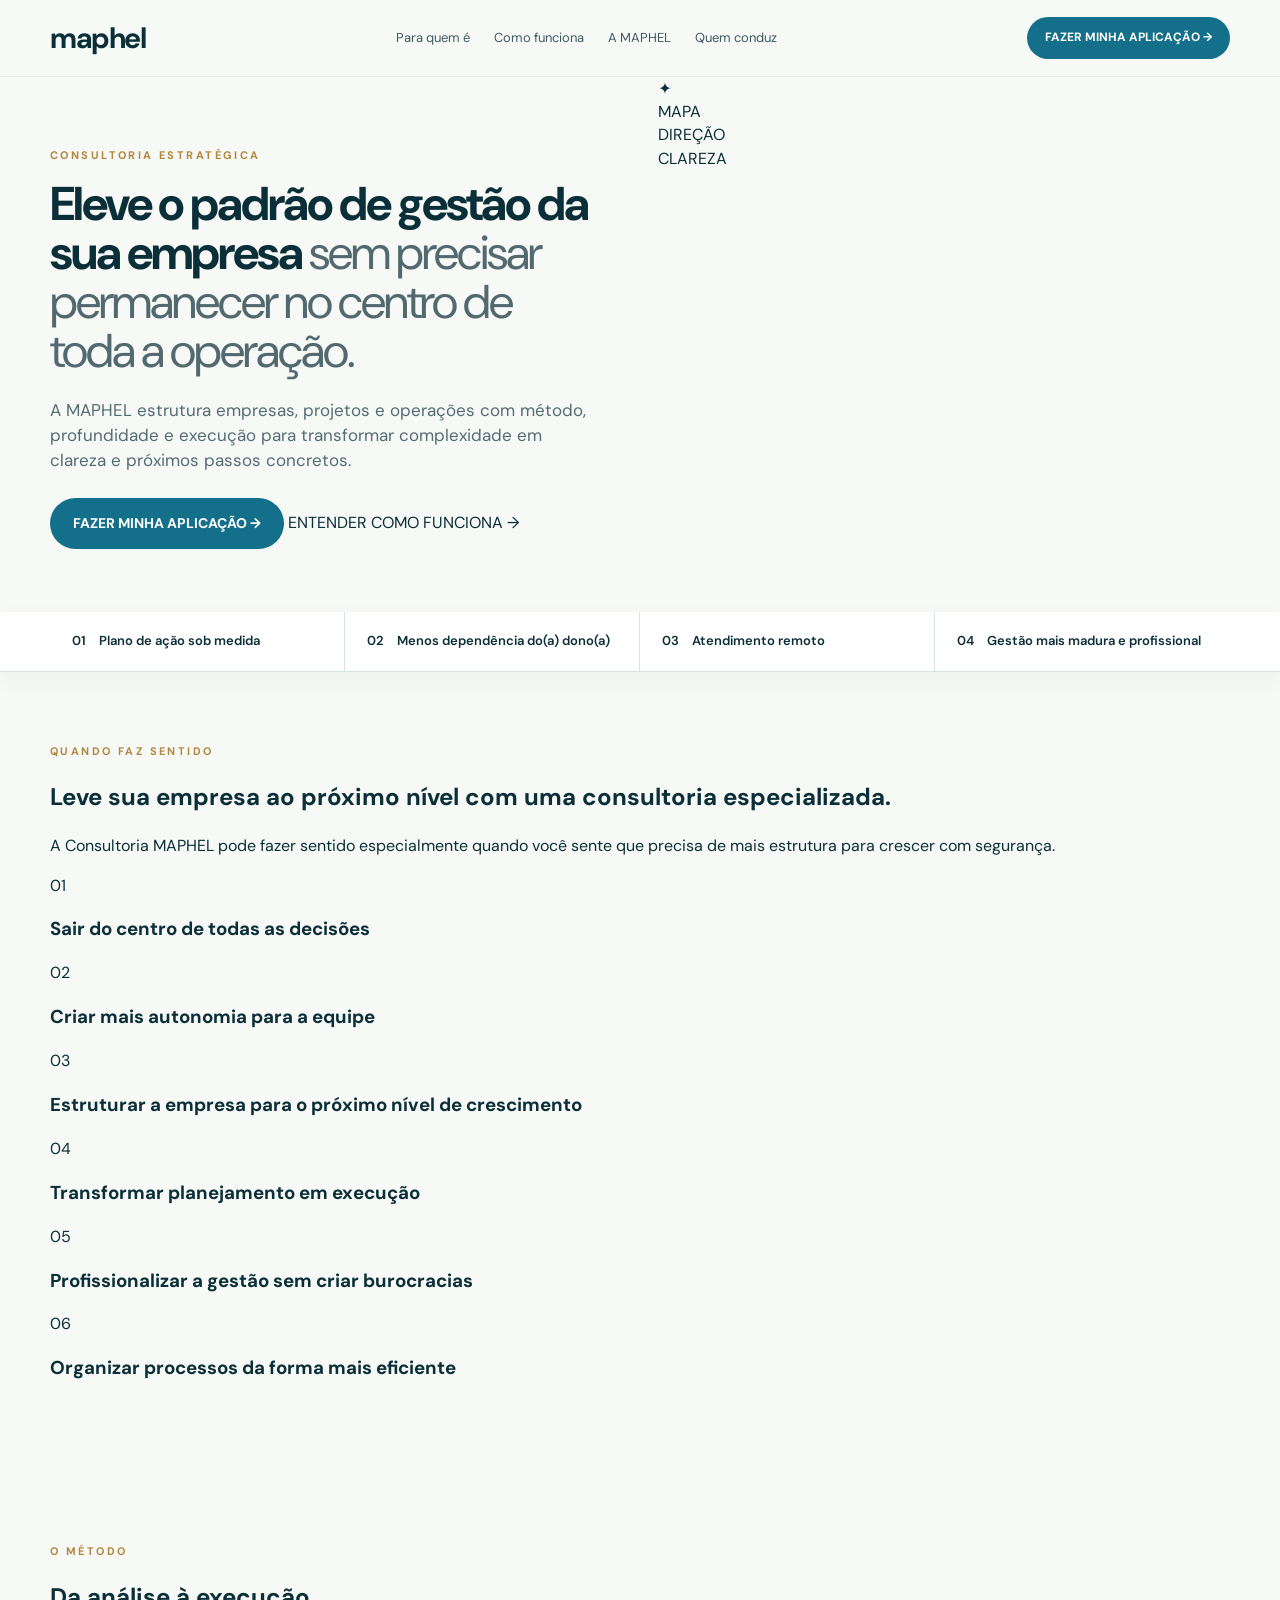
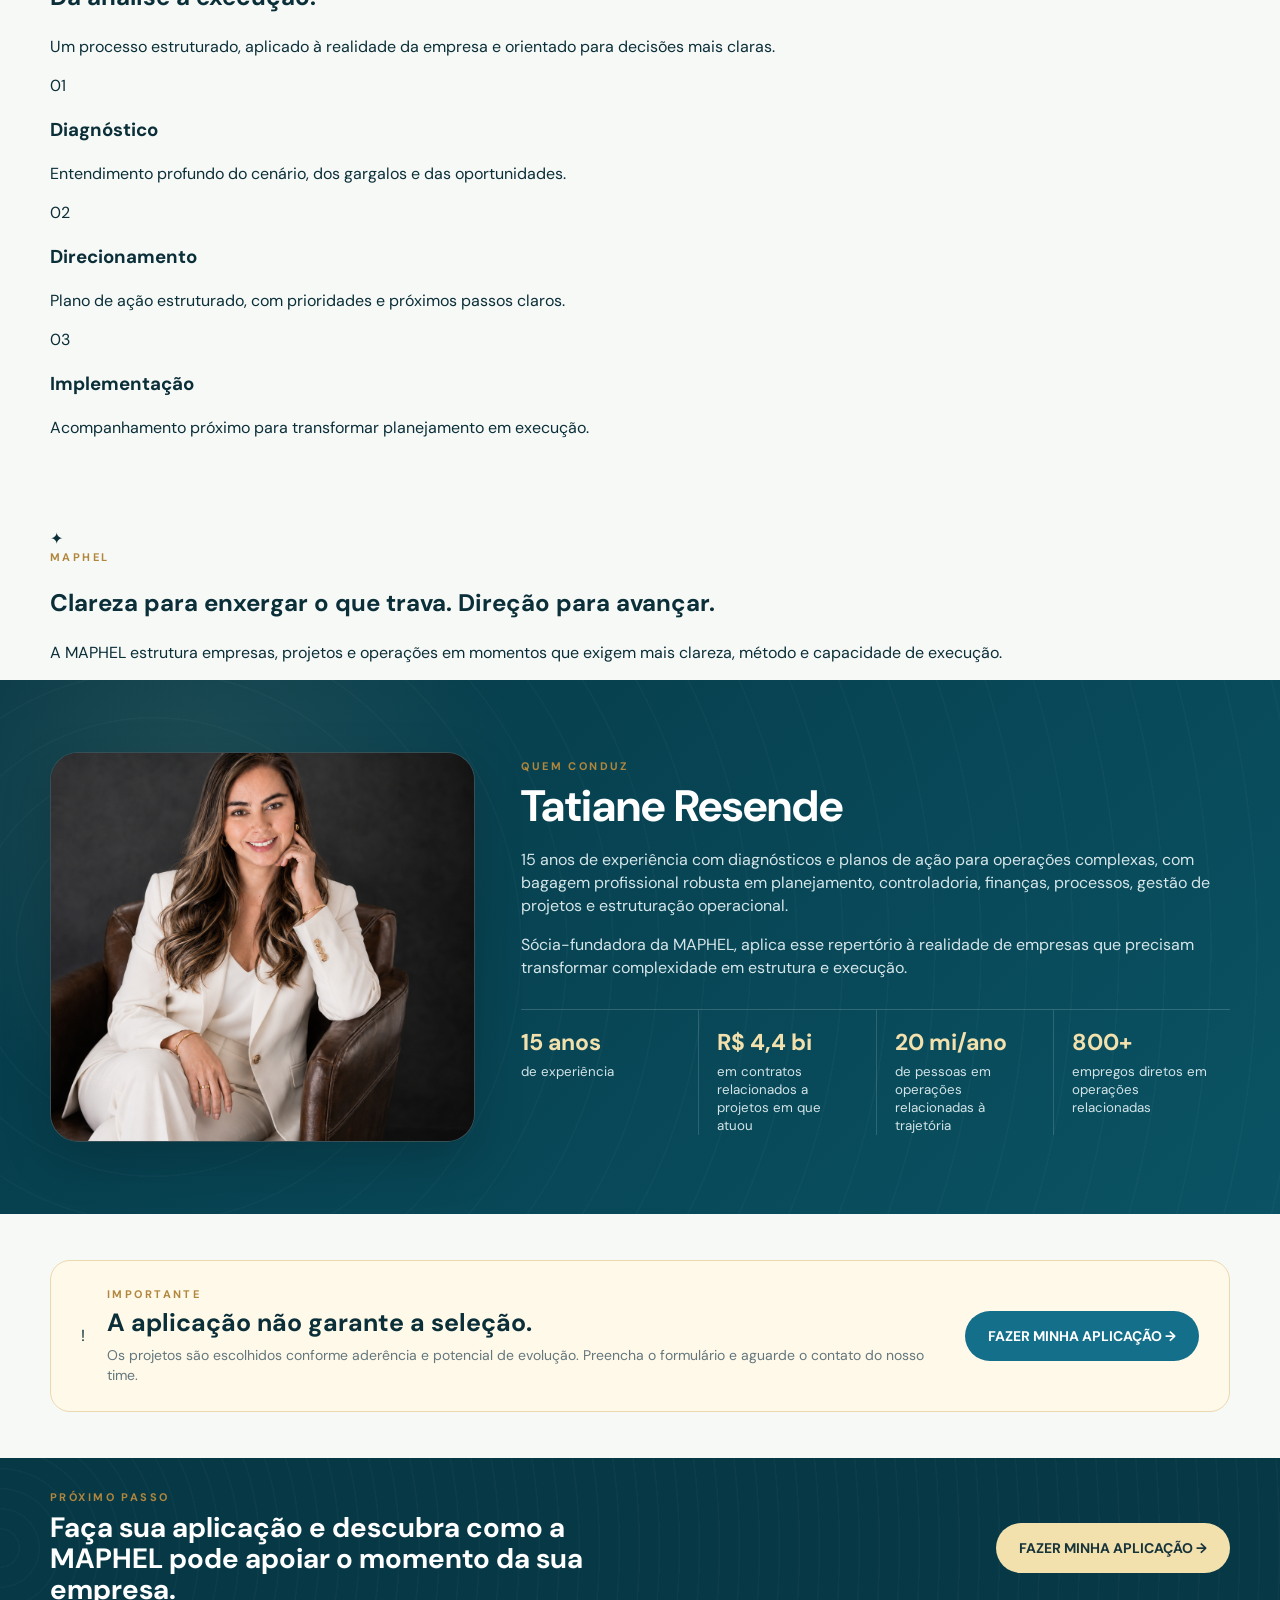
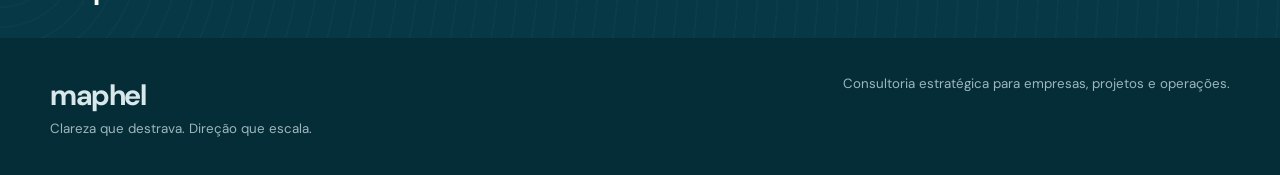
==== index.html @ 9224b640 "Redesign clean e estratégico da página MAPHEL" ====
<!doctype html>
<html lang="pt-BR">
<head>
  <meta charset="utf-8">
  <meta name="viewport" content="width=device-width,initial-scale=1">
  <title>MAPHEL | Consultoria Estratégica</title>
  <meta name="description" content="Consultoria estratégica para empresas que querem elevar o padrão de gestão, estruturar a operação e crescer com mais clareza.">
  <link rel="stylesheet" href="/styles.css">
</head>
<body>
<header class="header">
  <div class="container nav">
    <a class="wordmark" href="/">maphel</a>
    <nav class="navlinks">
      <a href="#para-quem">Para quem é</a>
      <a href="#metodo">Como funciona</a>
      <a href="#maphel">A MAPHEL</a>
      <a href="#tatiane">Quem conduz</a>
    </nav>
    <a class="btn btn-small" href="/formulario/">FAZER MINHA APLICAÇÃO →</a>
  </div>
</header>

<main>
  <section class="hero" id="inicio">
    <div class="container hero-grid">
      <div class="hero-copy">
        <div class="eyebrow">Consultoria estratégica</div>
        <h1>Eleve o padrão de gestão da sua empresa <span>sem precisar permanecer no centro de toda a operação.</span></h1>
        <p>A MAPHEL estrutura empresas, projetos e operações com método, profundidade e execução para transformar complexidade em clareza e próximos passos concretos.</p>
        <div class="hero-actions">
          <a class="btn" href="/formulario/">FAZER MINHA APLICAÇÃO →</a>
          <a class="text-link" href="#metodo">ENTENDER COMO FUNCIONA →</a>
        </div>
      </div>

      <div class="hero-visual" aria-hidden="true">
        <div class="visual-orbit orbit-1"></div>
        <div class="visual-orbit orbit-2"></div>
        <div class="visual-axis axis-x"></div>
        <div class="visual-axis axis-y"></div>
        <span class="visual-dot dot-1"></span>
        <span class="visual-dot dot-2"></span>
        <span class="visual-dot dot-3"></span>
        <div class="visual-center">✦</div>
        <div class="visual-label label-1">MAPA</div>
        <div class="visual-label label-2">DIREÇÃO</div>
        <div class="visual-label label-3">CLAREZA</div>
      </div>
    </div>
  </section>

  <section class="benefit-strip">
    <div class="container benefit-grid">
      <div class="benefit"><span class="benefit-mark">01</span><span>Plano de ação sob medida</span></div>
      <div class="benefit"><span class="benefit-mark">02</span><span>Menos dependência do(a) dono(a)</span></div>
      <div class="benefit"><span class="benefit-mark">03</span><span>Atendimento remoto</span></div>
      <div class="benefit"><span class="benefit-mark">04</span><span>Gestão mais madura e profissional</span></div>
    </div>
  </section>

  <section class="section" id="para-quem">
    <div class="container">
      <div class="section-heading">
        <div>
          <div class="eyebrow">Quando faz sentido</div>
          <h2>Leve sua empresa ao próximo nível com uma consultoria especializada.</h2>
        </div>
        <p>A Consultoria MAPHEL pode fazer sentido especialmente quando você sente que precisa de mais estrutura para crescer com segurança.</p>
      </div>

      <div class="need-grid">
        <article class="need-item"><span>01</span><h3>Sair do centro de todas as decisões</h3></article>
        <article class="need-item"><span>02</span><h3>Criar mais autonomia para a equipe</h3></article>
        <article class="need-item"><span>03</span><h3>Estruturar a empresa para o próximo nível de crescimento</h3></article>
        <article class="need-item"><span>04</span><h3>Transformar planejamento em execução</h3></article>
        <article class="need-item"><span>05</span><h3>Profissionalizar a gestão sem criar burocracias</h3></article>
        <article class="need-item"><span>06</span><h3>Organizar processos da forma mais eficiente</h3></article>
      </div>
    </div>
  </section>

  <section class="section method" id="metodo">
    <div class="container">
      <div class="section-heading compact">
        <div>
          <div class="eyebrow">O método</div>
          <h2>Da análise à execução.</h2>
        </div>
        <p>Um processo estruturado, aplicado à realidade da empresa e orientado para decisões mais claras.</p>
      </div>

      <div class="method-line">
        <article class="method-step">
          <div class="step-node">01</div>
          <h3>Diagnóstico</h3>
          <p>Entendimento profundo do cenário, dos gargalos e das oportunidades.</p>
        </article>
        <article class="method-step">
          <div class="step-node">02</div>
          <h3>Direcionamento</h3>
          <p>Plano de ação estruturado, com prioridades e próximos passos claros.</p>
        </article>
        <article class="method-step">
          <div class="step-node">03</div>
          <h3>Implementação</h3>
          <p>Acompanhamento próximo para transformar planejamento em execução.</p>
        </article>
      </div>
    </div>
  </section>

  <section class="brand-section" id="maphel">
    <div class="container brand-grid">
      <div class="brand-symbol" aria-hidden="true">
        <div class="brand-globe"></div>
        <div class="brand-spark">✦</div>
      </div>
      <div class="brand-copy">
        <div class="eyebrow light">MAPHEL</div>
        <h2>Clareza para enxergar o que trava. Direção para avançar.</h2>
        <p>A MAPHEL estrutura empresas, projetos e operações em momentos que exigem mais clareza, método e capacidade de execução.</p>
      </div>
    </div>
  </section>

  <section class="section authority" id="tatiane">
    <div class="container authority-grid">
      <div class="profile-visual photo"><img src="/assets/tatiane-resende.png" alt="Tatiane Resende" loading="lazy"></div>
      <div class="authority-copy">
        <div class="eyebrow">Quem conduz</div>
        <h2>Tatiane Resende</h2>
        <p>15 anos de experiência com diagnósticos e planos de ação para operações complexas, com bagagem profissional robusta em planejamento, controladoria, finanças, processos, gestão de projetos e estruturação operacional.</p>
        <p>Sócia-fundadora da MAPHEL, aplica esse repertório à realidade de empresas que precisam transformar complexidade em estrutura e execução.</p>
        <div class="stats">
          <div class="stat"><strong>15 anos</strong><small>de experiência</small></div>
          <div class="stat"><strong>R$ 4,4 bi</strong><small>em contratos relacionados a projetos em que atuou</small></div>
          <div class="stat"><strong>20 mi/ano</strong><small>de pessoas em operações relacionadas à trajetória</small></div>
          <div class="stat"><strong>800+</strong><small>empregos diretos em operações relacionadas</small></div>
        </div>
      </div>
    </div>
  </section>

  <section class="notice" id="importante">
    <div class="container">
      <div class="notice-box">
        <div class="notice-icon">!</div>
        <div>
          <div class="eyebrow">Importante</div>
          <h3>A aplicação não garante a seleção.</h3>
          <p>Os projetos são escolhidos conforme aderência e potencial de evolução. Preencha o formulário e aguarde o contato do nosso time.</p>
        </div>
        <a class="btn" href="/formulario/">FAZER MINHA APLICAÇÃO →</a>
      </div>
    </div>
  </section>

  <section class="closing-cta">
    <div class="container closing-grid">
      <div>
        <div class="eyebrow light">Próximo passo</div>
        <h2>Faça sua aplicação e descubra como a MAPHEL pode apoiar o momento da sua empresa.</h2>
      </div>
      <a class="btn btn-gold" href="/formulario/">FAZER MINHA APLICAÇÃO →</a>
    </div>
  </section>
</main>

<footer class="footer">
  <div class="container footer-grid">
    <div><div class="wordmark">maphel</div><small>Clareza que destrava. Direção que escala.</small></div>
    <small>Consultoria estratégica para empresas, projetos e operações.</small>
  </div>
</footer>
</body>
</html>
---- styles.css ----
@import url('https://fonts.googleapis.com/css2?family=DM+Sans:wght@400;500;600;700&display=swap');
:root{--ink:#0b2f39;--teal:#146f8a;--deep:#073846;--deep2:#0b5061;--cream:#f7f9f6;--sand:#f2e0ad;--line:#d7e3e3;--muted:#5d7279;--white:#fff;--shadow:0 14px 44px rgba(8,60,75,.11)}
*{box-sizing:border-box}html{scroll-behavior:smooth}body{margin:0;font-family:'DM Sans',system-ui,sans-serif;background:var(--cream);color:var(--ink);line-height:1.45}a{text-decoration:none;color:inherit}.container{width:min(1180px,calc(100% - 40px));margin:auto}
.header{position:sticky;top:0;z-index:50;background:rgba(247,249,246,.94);backdrop-filter:blur(16px);border-bottom:1px solid rgba(11,47,57,.08)}.nav{height:76px;display:flex;align-items:center;justify-content:space-between;gap:22px}.wordmark{font-weight:700;font-size:29px;letter-spacing:-1.4px}.navlinks{display:flex;gap:24px;font-size:13px;color:#3f5961}.btn{display:inline-flex;align-items:center;justify-content:center;border:0;border-radius:999px;padding:15px 23px;background:var(--teal);color:white;font-weight:700;font-size:14px;cursor:pointer;transition:.22s}.btn:hover{transform:translateY(-2px);box-shadow:0 10px 25px rgba(20,111,138,.2)}.btn-small{padding:12px 18px;font-size:12px}
.eyebrow{font-size:11px;letter-spacing:.22em;text-transform:uppercase;font-weight:700;color:#b1873d}
.hero{overflow:hidden}.hero-grid{display:grid;grid-template-columns:1fr .94fr;min-height:535px}.hero-copy{padding:64px 64px 56px 0;display:flex;flex-direction:column;justify-content:center}.hero h1{font-size:clamp(38px,3.7vw,56px);line-height:1.035;letter-spacing:-.042em;margin:16px 0 22px;max-width:680px}.hero h1 span{font-weight:400;color:#526970}.hero p{font-size:17px;max-width:580px;color:#536c73;margin:0 0 26px}
.hero-art{position:relative;min-height:500px;background:linear-gradient(145deg,#0b5364,#062e3a);clip-path:polygon(18% 0,100% 0,100% 100%,0 100%);overflow:hidden}.map-grid{position:absolute;inset:0;background-image:linear-gradient(rgba(255,255,255,.04) 1px,transparent 1px),linear-gradient(90deg,rgba(255,255,255,.04) 1px,transparent 1px);background-size:38px 38px}.hero-art:after{content:"";position:absolute;inset:auto -90px -180px auto;width:460px;height:460px;border:1px solid rgba(242,224,173,.12);border-radius:50%}
.portal{position:absolute;width:330px;height:330px;border:1px solid rgba(242,224,173,.72);border-radius:50%;left:49%;top:49%;transform:translate(-45%,-50%);box-shadow:0 0 0 36px rgba(242,224,173,.045),0 0 0 72px rgba(242,224,173,.022)}.portal:before,.portal:after{content:"";position:absolute;background:rgba(242,224,173,.7)}.portal:before{width:1px;height:130%;left:50%;top:-15%}.portal:after{height:1px;width:130%;top:50%;left:-15%}.portal-core{position:absolute;inset:52px;border:1px dashed rgba(242,224,173,.58);border-radius:50%;background:radial-gradient(circle at 50% 50%,rgba(242,224,173,.16),transparent 58%)}.portal-node{position:absolute;width:10px;height:10px;border-radius:50%;background:var(--sand);box-shadow:0 0 0 5px rgba(242,224,173,.11)}.node-a{left:49%;top:16%}.node-b{left:27%;top:49%}.node-c{right:18%;top:49%}.portal-labels{position:absolute;right:36px;top:145px;display:grid;gap:17px;color:#d9ecef;font-size:10px;letter-spacing:.2em;text-transform:uppercase}.portal-caption{position:absolute;right:34px;bottom:34px;max-width:150px;color:#c4dde1;font-size:10px;letter-spacing:.18em;text-transform:uppercase;line-height:1.7}
.benefit-strip{background:white;border-bottom:1px solid var(--line);box-shadow:0 7px 25px rgba(8,60,75,.04)}.benefit-grid{display:grid;grid-template-columns:repeat(4,1fr)}.benefit{display:flex;align-items:center;gap:13px;padding:20px 22px;border-right:1px solid var(--line);font-weight:600;font-size:13px}.benefit:last-child{border-right:0}.icon{width:43px;height:43px;border-radius:50%;background:#fbf4df;border:1px solid #ead7a4;display:grid;place-items:center;color:#9d772e;font-size:20px;flex:0 0 auto}
.section{padding:72px 0}.section-head{display:grid;grid-template-columns:1fr 320px;gap:48px;align-items:end;margin-bottom:30px}.section-head h2{font-size:clamp(32px,2.8vw,46px);line-height:1.08;letter-spacing:-.035em;margin:9px 0 0;max-width:820px}.section-head p{color:var(--muted);margin:0}.cards{display:grid;grid-template-columns:repeat(3,1fr);gap:16px}.card{background:white;border:1px solid var(--line);border-radius:18px;padding:24px;min-height:205px;display:flex;flex-direction:column;box-shadow:0 7px 25px rgba(8,60,75,.045)}.card h3{font-size:19px;line-height:1.16;margin:16px 0 10px}.card p{font-size:14px;color:#60757b;margin:0 0 16px}.card .arrow{margin-top:auto;font-size:20px;color:var(--teal)}
.authority{position:relative;background:linear-gradient(135deg,#063846,#0a5364);color:white;overflow:hidden}.authority:after{content:"";position:absolute;inset:0;background:radial-gradient(circle at 15% 20%,rgba(242,224,173,.1),transparent 28%),repeating-radial-gradient(circle at 12% 50%,transparent 0 44px,rgba(255,255,255,.025) 45px 46px);pointer-events:none}.authority-grid{position:relative;z-index:1;display:grid;grid-template-columns:.75fr 1.25fr;gap:46px;align-items:center}.profile-visual{height:390px;border-radius:28px;border:1px solid rgba(255,255,255,.16);position:relative;display:flex;flex-direction:column;align-items:center;justify-content:center;background:linear-gradient(145deg,rgba(255,255,255,.07),rgba(255,255,255,.015));overflow:hidden}.profile-orbit{position:absolute;width:310px;height:310px;border:1px solid rgba(242,224,173,.55);border-radius:50%;box-shadow:0 0 0 50px rgba(242,224,173,.035)}.profile-orbit:before,.profile-orbit:after{content:"";position:absolute;background:rgba(242,224,173,.42)}.profile-orbit:before{width:1px;height:130%;left:50%;top:-15%}.profile-orbit:after{height:1px;width:130%;left:-15%;top:50%}.profile-monogram{position:relative;z-index:1;font-size:86px;letter-spacing:-.06em;font-weight:600;color:var(--sand)}.profile-kicker{position:relative;z-index:1;margin-top:8px;font-size:20px;font-weight:700}.profile-sub{position:relative;z-index:1;margin-top:5px;font-size:11px;letter-spacing:.16em;text-transform:uppercase;color:#c5dce0}.authority h2{font-size:44px;line-height:1.04;margin:9px 0 18px}.authority-copy>p{max-width:720px;color:#d5e6e9;font-size:16px}.stats{display:grid;grid-template-columns:repeat(4,1fr);margin-top:30px;border-top:1px solid rgba(255,255,255,.17)}.stat{padding:20px 18px 0 0}.stat+.stat{padding-left:18px;border-left:1px solid rgba(255,255,255,.15)}.stat strong{display:block;color:var(--sand);font-size:23px;line-height:1.05}.stat small{display:block;margin-top:8px;color:#d3e4e7;line-height:1.35}
.notice{padding:46px 0}.notice-box{background:#fff9ea;border:1px solid #ead9ad;border-radius:20px;padding:26px 30px;display:grid;grid-template-columns:auto 1fr auto;align-items:center;gap:22px}.notice-box h3{font-size:25px;margin:2px 0 4px}.notice-box p{margin:0;color:#64777d;font-size:14px}
.closing-cta{background:#073846;padding:32px 0;color:white;position:relative;overflow:hidden}.closing-cta:before{content:"";position:absolute;inset:0;background:repeating-radial-gradient(circle at 0 50%,transparent 0 18px,rgba(255,255,255,.025) 19px 20px)}.closing-grid{position:relative;display:flex;align-items:center;justify-content:space-between;gap:32px}.closing-grid h2{font-size:28px;line-height:1.1;margin:7px 0 0;max-width:620px}.closing-action{display:flex;flex-direction:column;align-items:center;gap:8px}.btn-gold{background:var(--sand);color:#18343b}.closing-action small{color:#bdd3d8}
.footer{background:#052d37;color:#d8e7ea;padding:36px 0}.footer-grid{display:flex;justify-content:space-between;gap:30px;align-items:flex-start}.footer small{color:#9eb7bd}
.form-shell{min-height:100vh;background:linear-gradient(180deg,#f7f9f6,#eef5f4)}.form-hero{padding:56px 0 28px;text-align:center}.form-hero h1{font-size:42px;margin:8px 0 14px;letter-spacing:-.035em}.form-hero p{max-width:760px;margin:0 auto;color:#5a7077}.progress{width:min(720px,100%);height:8px;background:#dfe9e8;border-radius:99px;margin:28px auto 0;overflow:hidden}.progress>span{display:block;height:100%;width:16.66%;background:var(--teal);transition:.3s}.form-card{width:min(820px,calc(100% - 32px));margin:0 auto 60px;background:#fff;border:1px solid var(--line);border-radius:28px;box-shadow:var(--shadow);padding:40px}.step{display:none}.step.active{display:block}.step h2{font-size:30px;margin:0 0 24px}.field{margin:0 0 20px}.field label{display:block;font-weight:700;margin-bottom:8px}.field input,.field textarea,.field select{width:100%;padding:14px 15px;border:1px solid #cfdcdb;border-radius:12px;font:inherit;color:var(--ink);background:#fff}.field textarea{min-height:120px;resize:vertical}.options{display:grid;gap:10px}.choice{display:flex;align-items:flex-start;gap:10px;border:1px solid #d7e3e3;border-radius:12px;padding:13px 14px;background:#fbfdfc}.choice input{margin-top:4px}.form-actions{display:flex;justify-content:space-between;gap:12px;margin-top:28px}.btn.secondary{background:#e9f1f0;color:var(--ink)}.form-note{font-size:13px;color:#73888d}
.thanks{min-height:calc(100vh - 78px);display:grid;place-items:center;padding:50px 20px;background:radial-gradient(circle at 50% 10%,rgba(20,111,138,.12),transparent 35%),var(--cream)}.thanks-card{width:min(780px,100%);background:white;border:1px solid var(--line);border-radius:30px;box-shadow:var(--shadow);padding:54px;text-align:center}.status{display:inline-flex;gap:8px;align-items:center;padding:8px 13px;background:#e9f3f3;border-radius:99px;color:var(--teal);font-weight:700;font-size:13px}.thanks h1{font-size:46px;line-height:1.05;letter-spacing:-.04em;margin:24px 0 16px}.thanks p{font-size:18px;color:#5a7077}.steps-mini{display:grid;grid-template-columns:repeat(3,1fr);gap:14px;margin:34px 0}.mini{padding:18px;border-radius:16px;background:#f8fbfa;border:1px solid var(--line)}
@media(max-width:900px){.navlinks{display:none}.hero-grid{grid-template-columns:1fr}.hero-copy{padding:52px 0 38px}.hero-art{clip-path:none;min-height:400px}.benefit-grid{grid-template-columns:1fr 1fr}.benefit:nth-child(2){border-right:0}.cards{grid-template-columns:1fr 1fr}.section-head{grid-template-columns:1fr}.authority-grid{grid-template-columns:1fr}.stats{grid-template-columns:1fr 1fr}.notice-box{grid-template-columns:1fr}.closing-grid{flex-direction:column;align-items:flex-start}.closing-action{align-items:flex-start}.footer-grid{flex-direction:column}.steps-mini{grid-template-columns:1fr}}
@media(max-width:620px){.container{width:min(100% - 28px,1180px)}.nav{height:68px}.wordmark{font-size:25px}.nav .btn{padding:11px 14px;font-size:11px}.hero h1{font-size:37px}.hero p{font-size:16px}.hero-art{min-height:320px}.portal{width:245px;height:245px}.portal-labels{right:16px;top:90px}.benefit-grid,.cards,.stats{grid-template-columns:1fr}.benefit{border-right:0;border-bottom:1px solid var(--line)}.section{padding:58px 0}.section-head{gap:18px}.section-head h2{font-size:34px}.profile-visual{height:330px}.authority h2{font-size:37px}.stat+.stat{border-left:0;padding-left:0}.notice-box{padding:22px}.closing-grid h2{font-size:24px}.form-card{padding:26px 20px}.form-hero h1{font-size:34px}.form-actions{flex-direction:column-reverse}.form-actions .btn{width:100%}.thanks-card{padding:34px 22px}.thanks h1{font-size:38px}}
.profile-visual.photo{background:#122d35;box-shadow:0 18px 50px rgba(0,0,0,.18)}
.profile-visual.photo img{width:100%;height:100%;display:block;object-fit:cover;object-position:center 34%}
@media(max-width:900px){.profile-visual.photo{height:520px;max-width:520px;margin:0 auto;width:100%}}
@media(max-width:620px){.profile-visual.photo{height:430px}.profile-visual.photo img{object-position:center 30%}}


/* Formulário — opções mais claras e toda a caixa clicável */
.choice{
  position:relative;
  display:flex;
  align-items:center;
  gap:14px;
  min-height:62px;
  padding:16px 18px;
  cursor:pointer;
  user-select:none;
  transition:border-color .2s ease, background .2s ease, box-shadow .2s ease, transform .2s ease;
}
.choice:hover{
  border-color:rgba(20,111,138,.45);
  background:#f4faf9;
  box-shadow:0 6px 18px rgba(8,60,75,.06);
  transform:translateY(-1px);
}
.choice input[type="radio"],
.choice input[type="checkbox"]{
  appearance:none;
  -webkit-appearance:none;
  width:24px !important;
  height:24px !important;
  min-width:24px;
  margin:0 !important;
  padding:0 !important;
  border:2px solid #9eb7bd !important;
  background:#fff !important;
  display:grid;
  place-items:center;
  cursor:pointer;
  flex:0 0 24px;
}
.choice input[type="radio"]{border-radius:50%}
.choice input[type="checkbox"]{border-radius:7px}
.choice input[type="radio"]::before{
  content:"";
  width:12px;
  height:12px;
  border-radius:50%;
  background:var(--teal);
  transform:scale(0);
  transition:transform .16s ease;
}
.choice input[type="checkbox"]::before{
  content:"✓";
  color:white;
  font-size:16px;
  font-weight:700;
  line-height:1;
  transform:scale(0);
  transition:transform .16s ease;
}
.choice input[type="radio"]:checked,
.choice input[type="checkbox"]:checked{
  border-color:var(--teal) !important;
}
.choice input[type="checkbox"]:checked{
  background:var(--teal) !important;
}
.choice input[type="radio"]:checked::before,
.choice input[type="checkbox"]:checked::before{
  transform:scale(1);
}
.choice:has(input:checked){
  border-color:var(--teal);
  background:#edf7f6;
  box-shadow:0 0 0 2px rgba(20,111,138,.10),0 8px 22px rgba(8,60,75,.07);
}
.choice:focus-within{
  outline:3px solid rgba(20,111,138,.12);
  outline-offset:2px;
}
.options{gap:12px}

/* Página de obrigado — sequência visual Recebido > Análise > Contato */
.steps-mini{position:relative}
.mini{
  position:relative;
  overflow:hidden;
  transition:transform .25s ease,box-shadow .25s ease,border-color .25s ease,background .25s ease;
}
.mini::after{
  content:"";
  position:absolute;
  inset:0;
  background:linear-gradient(110deg,transparent 25%,rgba(20,111,138,.10) 50%,transparent 75%);
  transform:translateX(-120%);
}
.mini:nth-child(1){
  animation:stageOne 4.8s ease-in-out infinite;
}
.mini:nth-child(2){
  animation:stageTwo 4.8s ease-in-out infinite;
}
.mini:nth-child(3){
  animation:stageThree 4.8s ease-in-out infinite;
}
.mini:nth-child(1)::after{animation:sweep 4.8s ease-in-out infinite 0s}
.mini:nth-child(2)::after{animation:sweep 4.8s ease-in-out infinite 1.55s}
.mini:nth-child(3)::after{animation:sweep 4.8s ease-in-out infinite 3.1s}
@keyframes stageOne{
  0%,26%{transform:translateY(-4px);border-color:var(--teal);background:#eef8f7;box-shadow:0 10px 28px rgba(20,111,138,.13)}
  34%,100%{transform:none;border-color:var(--line);background:#f8fbfa;box-shadow:none}
}
@keyframes stageTwo{
  0%,30%{transform:none;border-color:var(--line);background:#f8fbfa;box-shadow:none}
  34%,59%{transform:translateY(-4px);border-color:var(--teal);background:#eef8f7;box-shadow:0 10px 28px rgba(20,111,138,.13)}
  67%,100%{transform:none;border-color:var(--line);background:#f8fbfa;box-shadow:none}
}
@keyframes stageThree{
  0%,63%{transform:none;border-color:var(--line);background:#f8fbfa;box-shadow:none}
  67%,92%{transform:translateY(-4px);border-color:#b1873d;background:#fff9ea;box-shadow:0 10px 28px rgba(177,135,61,.13)}
  100%{transform:none;border-color:var(--line);background:#f8fbfa;box-shadow:none}
}
@keyframes sweep{
  0%,15%{transform:translateX(-120%)}
  28%{transform:translateX(120%)}
  100%{transform:translateX(120%)}
}
@media (prefers-reduced-motion:reduce){
  .mini,.mini::after{animation:none !important}
}


/* UX v2 do formulário */
.form-card{position:relative;padding:0 40px 34px;overflow:hidden}
.form-progress-meta{
  position:sticky;
  top:76px;
  z-index:8;
  margin:0 -40px 30px;
  padding:18px 40px 16px;
  background:rgba(255,255,255,.96);
  backdrop-filter:blur(12px);
  border-bottom:1px solid var(--line);
  display:flex;
  align-items:center;
  justify-content:space-between;
  gap:20px;
}
.form-progress-meta span{
  font-size:12px;
  font-weight:700;
  color:var(--teal);
  text-transform:uppercase;
  letter-spacing:.14em;
}
.form-progress-meta strong{
  font-size:15px;
  color:var(--ink);
}
.step h2{font-size:28px;margin:0 0 28px}
.question-block{
  padding:0 0 28px;
  margin:0 0 28px;
  border-bottom:1px solid #e8efee;
}
.question-block:last-child{border-bottom:0;margin-bottom:0}
.question-block>label{
  font-size:18px;
  line-height:1.35;
  margin-bottom:14px;
  letter-spacing:-.01em;
}
.question-block.field-error{
  background:#fff7f5;
  border:1px solid #efc2b9;
  border-radius:16px;
  padding:18px;
}
.form-card .options{gap:10px}
.form-card .choice{
  min-height:58px;
  padding:14px 16px;
  border-radius:14px;
  background:#fbfdfc;
}
.form-card .choice:hover{
  background:#f4faf9;
}
.form-card .choice::after{
  content:"";
  width:22px;
  height:22px;
  border-radius:50%;
  margin-left:auto;
  border:1px solid transparent;
  flex:0 0 22px;
}
.form-card .choice.selected{
  background:#edf7f6;
  border-color:var(--teal);
}
.form-card .choice.selected::after{
  content:"✓";
  display:grid;
  place-items:center;
  color:#fff;
  background:var(--teal);
  border-color:var(--teal);
  font-size:13px;
  font-weight:800;
}
.form-card .choice input[type="radio"],
.form-card .choice input[type="checkbox"]{
  width:22px !important;
  height:22px !important;
  min-width:22px;
  flex-basis:22px;
}
.form-card .choice input[type="radio"]::before{width:10px;height:10px}
.choice-grid{
  grid-template-columns:repeat(2,minmax(0,1fr));
  gap:10px !important;
}
.choice-grid .choice{
  min-height:54px;
  font-size:14px;
  font-weight:600;
}
.selection-counter{
  display:inline-flex;
  align-items:center;
  gap:8px;
  background:#eef6f5;
  color:var(--teal);
  border-radius:999px;
  padding:7px 11px;
  font-size:12px;
  font-weight:700;
  margin:-4px 0 12px;
}
.choice-disabled{
  opacity:.42;
  pointer-events:none;
}
.field input:not([type="radio"]):not([type="checkbox"]),
.field select,
.field textarea{
  min-height:50px;
  border:1px solid #cddcda;
  background:#fcfefd;
  transition:border-color .2s ease,box-shadow .2s ease,background .2s ease;
}
.field input:not([type="radio"]):not([type="checkbox"]):focus,
.field select:focus,
.field textarea:focus{
  outline:none;
  border-color:var(--teal);
  box-shadow:0 0 0 4px rgba(20,111,138,.09);
  background:#fff;
}
.form-actions{
  position:sticky;
  bottom:0;
  z-index:7;
  margin:28px -40px -34px;
  padding:18px 40px;
  background:rgba(255,255,255,.96);
  backdrop-filter:blur(12px);
  border-top:1px solid var(--line);
}
.form-actions .btn{min-width:150px}
@media(max-width:720px){
  .form-card{padding:0 18px 24px}
  .form-progress-meta{
    top:68px;
    margin:0 -18px 24px;
    padding:14px 18px;
    align-items:flex-start;
    flex-direction:column;
    gap:3px;
  }
  .choice-grid{grid-template-columns:1fr}
  .form-actions{
    margin:24px -18px -24px;
    padding:14px 18px;
  }
  .question-block>label{font-size:16px}
  .form-card .choice{align-items:flex-start}
}


/* Destaque maior para os enunciados das perguntas */
.question-block>label{
  font-size:21px !important;
  line-height:1.28;
  font-weight:700;
  letter-spacing:-.015em;
  color:var(--ink);
  margin-bottom:18px;
  display:block;
}
.question-block>label::before{
  content:"";
  display:block;
  width:34px;
  height:3px;
  border-radius:999px;
  background:var(--sand);
  margin-bottom:10px;
}
@media(max-width:720px){
  .question-block>label{
    font-size:18px !important;
    line-height:1.32;
  }
}
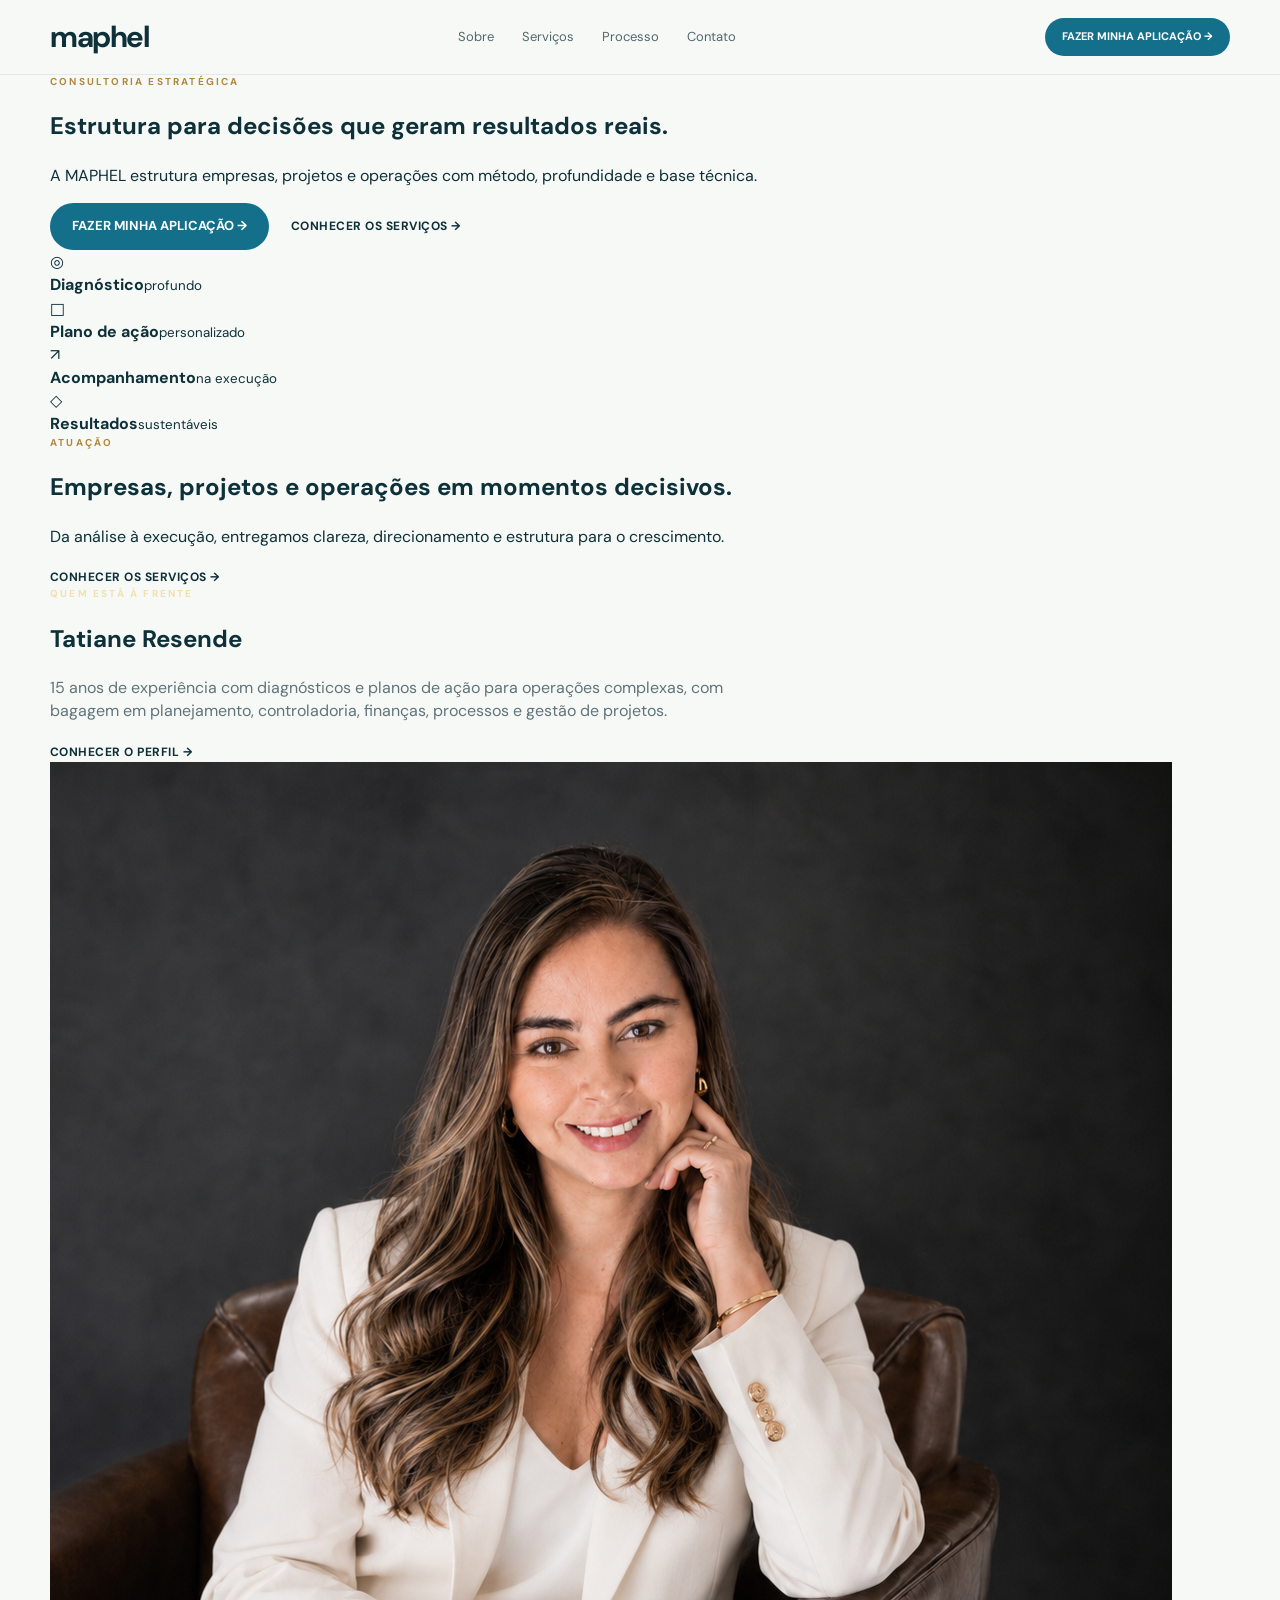
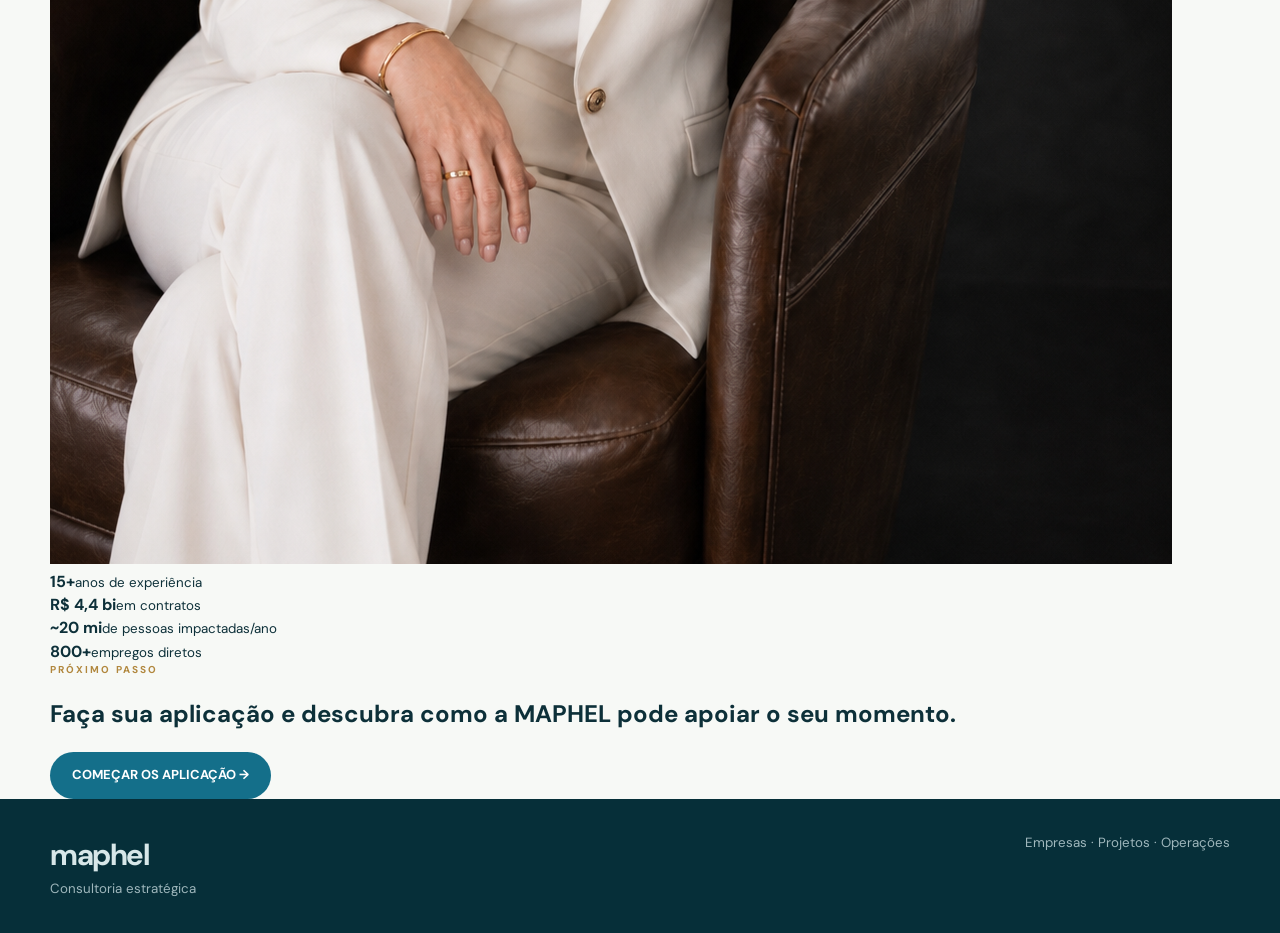
==== commit d7fd6d8c: "Replica visual da Opção 1 Clean e Estratégica" ====
--- a/index.html
+++ b/index.html
@@ -4,173 +4,108 @@
   <meta charset="utf-8">
   <meta name="viewport" content="width=device-width,initial-scale=1">
   <title>MAPHEL | Consultoria Estratégica</title>
-  <meta name="description" content="Consultoria estratégica para empresas que querem elevar o padrão de gestão, estruturar a operação e crescer com mais clareza.">
+  <meta name="description" content="Consultoria estratégica para empresas, projetos e operações que precisam de mais estrutura, clareza e execução.">
   <link rel="stylesheet" href="/styles.css">
 </head>
-<body>
+<body class="landing-clean">
 <header class="header">
   <div class="container nav">
     <a class="wordmark" href="/">maphel</a>
     <nav class="navlinks">
-      <a href="#para-quem">Para quem é</a>
-      <a href="#metodo">Como funciona</a>
-      <a href="#maphel">A MAPHEL</a>
-      <a href="#tatiane">Quem conduz</a>
+      <a href="#sobre">Sobre</a>
+      <a href="#servicos">Serviços</a>
+      <a href="#processo">Processo</a>
+      <a href="#contato">Contato</a>
     </nav>
     <a class="btn btn-small" href="/formulario/">FAZER MINHA APLICAÇÃO →</a>
   </div>
 </header>
 
 <main>
-  <section class="hero" id="inicio">
-    <div class="container hero-grid">
-      <div class="hero-copy">
+  <section class="lp-hero" id="sobre">
+    <div class="container lp-hero-grid">
+      <div class="lp-hero-copy">
         <div class="eyebrow">Consultoria estratégica</div>
-        <h1>Eleve o padrão de gestão da sua empresa <span>sem precisar permanecer no centro de toda a operação.</span></h1>
-        <p>A MAPHEL estrutura empresas, projetos e operações com método, profundidade e execução para transformar complexidade em clareza e próximos passos concretos.</p>
+        <h1>Estrutura para decisões que geram resultados reais.</h1>
+        <p>A MAPHEL estrutura empresas, projetos e operações com método, profundidade e base técnica.</p>
         <div class="hero-actions">
           <a class="btn" href="/formulario/">FAZER MINHA APLICAÇÃO →</a>
-          <a class="text-link" href="#metodo">ENTENDER COMO FUNCIONA →</a>
+          <a class="text-link" href="#servicos">CONHECER OS SERVIÇOS →</a>
         </div>
       </div>
 
-      <div class="hero-visual" aria-hidden="true">
-        <div class="visual-orbit orbit-1"></div>
-        <div class="visual-orbit orbit-2"></div>
-        <div class="visual-axis axis-x"></div>
-        <div class="visual-axis axis-y"></div>
-        <span class="visual-dot dot-1"></span>
-        <span class="visual-dot dot-2"></span>
-        <span class="visual-dot dot-3"></span>
-        <div class="visual-center">✦</div>
-        <div class="visual-label label-1">MAPA</div>
-        <div class="visual-label label-2">DIREÇÃO</div>
-        <div class="visual-label label-3">CLAREZA</div>
+      <div class="lp-hero-art" aria-hidden="true">
+        <div class="arc arc-a"></div>
+        <div class="arc arc-b"></div>
+        <div class="building building-one"></div>
+        <div class="building building-two"></div>
+        <div class="building building-three"></div>
       </div>
     </div>
   </section>
 
-  <section class="benefit-strip">
-    <div class="container benefit-grid">
-      <div class="benefit"><span class="benefit-mark">01</span><span>Plano de ação sob medida</span></div>
-      <div class="benefit"><span class="benefit-mark">02</span><span>Menos dependência do(a) dono(a)</span></div>
-      <div class="benefit"><span class="benefit-mark">03</span><span>Atendimento remoto</span></div>
-      <div class="benefit"><span class="benefit-mark">04</span><span>Gestão mais madura e profissional</span></div>
+  <section class="service-strip" id="servicos">
+    <div class="container service-grid">
+      <div class="service-item"><span class="service-icon">◎</span><div><strong>Diagnóstico</strong><small>profundo</small></div></div>
+      <div class="service-item"><span class="service-icon">□</span><div><strong>Plano de ação</strong><small>personalizado</small></div></div>
+      <div class="service-item"><span class="service-icon">↗</span><div><strong>Acompanhamento</strong><small>na execução</small></div></div>
+      <div class="service-item"><span class="service-icon">◇</span><div><strong>Resultados</strong><small>sustentáveis</small></div></div>
     </div>
   </section>
 
-  <section class="section" id="para-quem">
-    <div class="container">
-      <div class="section-heading">
-        <div>
-          <div class="eyebrow">Quando faz sentido</div>
-          <h2>Leve sua empresa ao próximo nível com uma consultoria especializada.</h2>
-        </div>
-        <p>A Consultoria MAPHEL pode fazer sentido especialmente quando você sente que precisa de mais estrutura para crescer com segurança.</p>
+  <section class="lp-acting" id="processo">
+    <div class="container lp-acting-grid">
+      <div class="lp-acting-copy">
+        <div class="eyebrow">Atuação</div>
+        <h2>Empresas, projetos e operações em momentos decisivos.</h2>
+        <p>Da análise à execução, entregamos clareza, direcionamento e estrutura para o crescimento.</p>
+        <a class="text-link" href="/formulario/">CONHECER OS SERVIÇOS →</a>
       </div>
 
-      <div class="need-grid">
-        <article class="need-item"><span>01</span><h3>Sair do centro de todas as decisões</h3></article>
-        <article class="need-item"><span>02</span><h3>Criar mais autonomia para a equipe</h3></article>
-        <article class="need-item"><span>03</span><h3>Estruturar a empresa para o próximo nível de crescimento</h3></article>
-        <article class="need-item"><span>04</span><h3>Transformar planejamento em execução</h3></article>
-        <article class="need-item"><span>05</span><h3>Profissionalizar a gestão sem criar burocracias</h3></article>
-        <article class="need-item"><span>06</span><h3>Organizar processos da forma mais eficiente</h3></article>
+      <div class="lp-architecture" aria-hidden="true">
+        <div class="shadow-plane p1"></div>
+        <div class="shadow-plane p2"></div>
+        <div class="shadow-plane p3"></div>
       </div>
     </div>
   </section>
 
-  <section class="section method" id="metodo">
-    <div class="container">
-      <div class="section-heading compact">
-        <div>
-          <div class="eyebrow">O método</div>
-          <h2>Da análise à execução.</h2>
-        </div>
-        <p>Um processo estruturado, aplicado à realidade da empresa e orientado para decisões mais claras.</p>
+  <section class="lp-authority" id="contato">
+    <div class="container authority-top">
+      <div class="authority-copy">
+        <div class="eyebrow light">Quem está à frente</div>
+        <h2>Tatiane Resende</h2>
+        <p>15 anos de experiência com diagnósticos e planos de ação para operações complexas, com bagagem em planejamento, controladoria, finanças, processos e gestão de projetos.</p>
+        <a class="text-link light-link" href="#tatiane">CONHECER O PERFIL →</a>
       </div>
+      <div class="authority-photo" id="tatiane">
+        <img src="/assets/tatiane-resende.png" alt="Tatiane Resende">
+      </div>
+    </div>
 
-      <div class="method-line">
-        <article class="method-step">
-          <div class="step-node">01</div>
-          <h3>Diagnóstico</h3>
-          <p>Entendimento profundo do cenário, dos gargalos e das oportunidades.</p>
-        </article>
-        <article class="method-step">
-          <div class="step-node">02</div>
-          <h3>Direcionamento</h3>
-          <p>Plano de ação estruturado, com prioridades e próximos passos claros.</p>
-        </article>
-        <article class="method-step">
-          <div class="step-node">03</div>
-          <h3>Implementação</h3>
-          <p>Acompanhamento próximo para transformar planejamento em execução.</p>
-        </article>
-      </div>
+    <div class="container authority-stats">
+      <div><strong>15+</strong><small>anos de experiência</small></div>
+      <div><strong>R$ 4,4 bi</strong><small>em contratos</small></div>
+      <div><strong>~20 mi</strong><small>de pessoas impactadas/ano</small></div>
+      <div><strong>800+</strong><small>empregos diretos</small></div>
     </div>
   </section>
 
-  <section class="brand-section" id="maphel">
-    <div class="container brand-grid">
-      <div class="brand-symbol" aria-hidden="true">
-        <div class="brand-globe"></div>
-        <div class="brand-spark">✦</div>
+  <section class="lp-next">
+    <div class="container lp-next-grid">
+      <div>
+        <div class="eyebrow">Próximo passo</div>
+        <h2>Faça sua aplicação e descubra como a MAPHEL pode apoiar o seu momento.</h2>
       </div>
-      <div class="brand-copy">
-        <div class="eyebrow light">MAPHEL</div>
-        <h2>Clareza para enxergar o que trava. Direção para avançar.</h2>
-        <p>A MAPHEL estrutura empresas, projetos e operações em momentos que exigem mais clareza, método e capacidade de execução.</p>
-      </div>
-    </div>
-  </section>
-
-  <section class="section authority" id="tatiane">
-    <div class="container authority-grid">
-      <div class="profile-visual photo"><img src="/assets/tatiane-resende.png" alt="Tatiane Resende" loading="lazy"></div>
-      <div class="authority-copy">
-        <div class="eyebrow">Quem conduz</div>
-        <h2>Tatiane Resende</h2>
-        <p>15 anos de experiência com diagnósticos e planos de ação para operações complexas, com bagagem profissional robusta em planejamento, controladoria, finanças, processos, gestão de projetos e estruturação operacional.</p>
-        <p>Sócia-fundadora da MAPHEL, aplica esse repertório à realidade de empresas que precisam transformar complexidade em estrutura e execução.</p>
-        <div class="stats">
-          <div class="stat"><strong>15 anos</strong><small>de experiência</small></div>
-          <div class="stat"><strong>R$ 4,4 bi</strong><small>em contratos relacionados a projetos em que atuou</small></div>
-          <div class="stat"><strong>20 mi/ano</strong><small>de pessoas em operações relacionadas à trajetória</small></div>
-          <div class="stat"><strong>800+</strong><small>empregos diretos em operações relacionadas</small></div>
-        </div>
-      </div>
-    </div>
-  </section>
-
-  <section class="notice" id="importante">
-    <div class="container">
-      <div class="notice-box">
-        <div class="notice-icon">!</div>
-        <div>
-          <div class="eyebrow">Importante</div>
-          <h3>A aplicação não garante a seleção.</h3>
-          <p>Os projetos são escolhidos conforme aderência e potencial de evolução. Preencha o formulário e aguarde o contato do nosso time.</p>
-        </div>
-        <a class="btn" href="/formulario/">FAZER MINHA APLICAÇÃO →</a>
-      </div>
-    </div>
-  </section>
-
-  <section class="closing-cta">
-    <div class="container closing-grid">
-      <div>
-        <div class="eyebrow light">Próximo passo</div>
-        <h2>Faça sua aplicação e descubra como a MAPHEL pode apoiar o momento da sua empresa.</h2>
-      </div>
-      <a class="btn btn-gold" href="/formulario/">FAZER MINHA APLICAÇÃO →</a>
+      <a class="btn dark-btn" href="/formulario/">COMEÇAR OS APLICAÇÃO →</a>
     </div>
   </section>
 </main>
 
 <footer class="footer">
   <div class="container footer-grid">
-    <div><div class="wordmark">maphel</div><small>Clareza que destrava. Direção que escala.</small></div>
-    <small>Consultoria estratégica para empresas, projetos e operações.</small>
+    <div><div class="wordmark">maphel</div><small>Consultoria estratégica</small></div>
+    <small>Empresas · Projetos · Operações</small>
   </div>
 </footer>
 </body>
--- a/styles.css
+++ b/styles.css
@@ -1,334 +1,230 @@
 @import url('https://fonts.googleapis.com/css2?family=DM+Sans:wght@400;500;600;700&display=swap');
-:root{--ink:#0b2f39;--teal:#146f8a;--deep:#073846;--deep2:#0b5061;--cream:#f7f9f6;--sand:#f2e0ad;--line:#d7e3e3;--muted:#5d7279;--white:#fff;--shadow:0 14px 44px rgba(8,60,75,.11)}
-*{box-sizing:border-box}html{scroll-behavior:smooth}body{margin:0;font-family:'DM Sans',system-ui,sans-serif;background:var(--cream);color:var(--ink);line-height:1.45}a{text-decoration:none;color:inherit}.container{width:min(1180px,calc(100% - 40px));margin:auto}
-.header{position:sticky;top:0;z-index:50;background:rgba(247,249,246,.94);backdrop-filter:blur(16px);border-bottom:1px solid rgba(11,47,57,.08)}.nav{height:76px;display:flex;align-items:center;justify-content:space-between;gap:22px}.wordmark{font-weight:700;font-size:29px;letter-spacing:-1.4px}.navlinks{display:flex;gap:24px;font-size:13px;color:#3f5961}.btn{display:inline-flex;align-items:center;justify-content:center;border:0;border-radius:999px;padding:15px 23px;background:var(--teal);color:white;font-weight:700;font-size:14px;cursor:pointer;transition:.22s}.btn:hover{transform:translateY(-2px);box-shadow:0 10px 25px rgba(20,111,138,.2)}.btn-small{padding:12px 18px;font-size:12px}
-.eyebrow{font-size:11px;letter-spacing:.22em;text-transform:uppercase;font-weight:700;color:#b1873d}
-.hero{overflow:hidden}.hero-grid{display:grid;grid-template-columns:1fr .94fr;min-height:535px}.hero-copy{padding:64px 64px 56px 0;display:flex;flex-direction:column;justify-content:center}.hero h1{font-size:clamp(38px,3.7vw,56px);line-height:1.035;letter-spacing:-.042em;margin:16px 0 22px;max-width:680px}.hero h1 span{font-weight:400;color:#526970}.hero p{font-size:17px;max-width:580px;color:#536c73;margin:0 0 26px}
-.hero-art{position:relative;min-height:500px;background:linear-gradient(145deg,#0b5364,#062e3a);clip-path:polygon(18% 0,100% 0,100% 100%,0 100%);overflow:hidden}.map-grid{position:absolute;inset:0;background-image:linear-gradient(rgba(255,255,255,.04) 1px,transparent 1px),linear-gradient(90deg,rgba(255,255,255,.04) 1px,transparent 1px);background-size:38px 38px}.hero-art:after{content:"";position:absolute;inset:auto -90px -180px auto;width:460px;height:460px;border:1px solid rgba(242,224,173,.12);border-radius:50%}
-.portal{position:absolute;width:330px;height:330px;border:1px solid rgba(242,224,173,.72);border-radius:50%;left:49%;top:49%;transform:translate(-45%,-50%);box-shadow:0 0 0 36px rgba(242,224,173,.045),0 0 0 72px rgba(242,224,173,.022)}.portal:before,.portal:after{content:"";position:absolute;background:rgba(242,224,173,.7)}.portal:before{width:1px;height:130%;left:50%;top:-15%}.portal:after{height:1px;width:130%;top:50%;left:-15%}.portal-core{position:absolute;inset:52px;border:1px dashed rgba(242,224,173,.58);border-radius:50%;background:radial-gradient(circle at 50% 50%,rgba(242,224,173,.16),transparent 58%)}.portal-node{position:absolute;width:10px;height:10px;border-radius:50%;background:var(--sand);box-shadow:0 0 0 5px rgba(242,224,173,.11)}.node-a{left:49%;top:16%}.node-b{left:27%;top:49%}.node-c{right:18%;top:49%}.portal-labels{position:absolute;right:36px;top:145px;display:grid;gap:17px;color:#d9ecef;font-size:10px;letter-spacing:.2em;text-transform:uppercase}.portal-caption{position:absolute;right:34px;bottom:34px;max-width:150px;color:#c4dde1;font-size:10px;letter-spacing:.18em;text-transform:uppercase;line-height:1.7}
-.benefit-strip{background:white;border-bottom:1px solid var(--line);box-shadow:0 7px 25px rgba(8,60,75,.04)}.benefit-grid{display:grid;grid-template-columns:repeat(4,1fr)}.benefit{display:flex;align-items:center;gap:13px;padding:20px 22px;border-right:1px solid var(--line);font-weight:600;font-size:13px}.benefit:last-child{border-right:0}.icon{width:43px;height:43px;border-radius:50%;background:#fbf4df;border:1px solid #ead7a4;display:grid;place-items:center;color:#9d772e;font-size:20px;flex:0 0 auto}
-.section{padding:72px 0}.section-head{display:grid;grid-template-columns:1fr 320px;gap:48px;align-items:end;margin-bottom:30px}.section-head h2{font-size:clamp(32px,2.8vw,46px);line-height:1.08;letter-spacing:-.035em;margin:9px 0 0;max-width:820px}.section-head p{color:var(--muted);margin:0}.cards{display:grid;grid-template-columns:repeat(3,1fr);gap:16px}.card{background:white;border:1px solid var(--line);border-radius:18px;padding:24px;min-height:205px;display:flex;flex-direction:column;box-shadow:0 7px 25px rgba(8,60,75,.045)}.card h3{font-size:19px;line-height:1.16;margin:16px 0 10px}.card p{font-size:14px;color:#60757b;margin:0 0 16px}.card .arrow{margin-top:auto;font-size:20px;color:var(--teal)}
-.authority{position:relative;background:linear-gradient(135deg,#063846,#0a5364);color:white;overflow:hidden}.authority:after{content:"";position:absolute;inset:0;background:radial-gradient(circle at 15% 20%,rgba(242,224,173,.1),transparent 28%),repeating-radial-gradient(circle at 12% 50%,transparent 0 44px,rgba(255,255,255,.025) 45px 46px);pointer-events:none}.authority-grid{position:relative;z-index:1;display:grid;grid-template-columns:.75fr 1.25fr;gap:46px;align-items:center}.profile-visual{height:390px;border-radius:28px;border:1px solid rgba(255,255,255,.16);position:relative;display:flex;flex-direction:column;align-items:center;justify-content:center;background:linear-gradient(145deg,rgba(255,255,255,.07),rgba(255,255,255,.015));overflow:hidden}.profile-orbit{position:absolute;width:310px;height:310px;border:1px solid rgba(242,224,173,.55);border-radius:50%;box-shadow:0 0 0 50px rgba(242,224,173,.035)}.profile-orbit:before,.profile-orbit:after{content:"";position:absolute;background:rgba(242,224,173,.42)}.profile-orbit:before{width:1px;height:130%;left:50%;top:-15%}.profile-orbit:after{height:1px;width:130%;left:-15%;top:50%}.profile-monogram{position:relative;z-index:1;font-size:86px;letter-spacing:-.06em;font-weight:600;color:var(--sand)}.profile-kicker{position:relative;z-index:1;margin-top:8px;font-size:20px;font-weight:700}.profile-sub{position:relative;z-index:1;margin-top:5px;font-size:11px;letter-spacing:.16em;text-transform:uppercase;color:#c5dce0}.authority h2{font-size:44px;line-height:1.04;margin:9px 0 18px}.authority-copy>p{max-width:720px;color:#d5e6e9;font-size:16px}.stats{display:grid;grid-template-columns:repeat(4,1fr);margin-top:30px;border-top:1px solid rgba(255,255,255,.17)}.stat{padding:20px 18px 0 0}.stat+.stat{padding-left:18px;border-left:1px solid rgba(255,255,255,.15)}.stat strong{display:block;color:var(--sand);font-size:23px;line-height:1.05}.stat small{display:block;margin-top:8px;color:#d3e4e7;line-height:1.35}
-.notice{padding:46px 0}.notice-box{background:#fff9ea;border:1px solid #ead9ad;border-radius:20px;padding:26px 30px;display:grid;grid-template-columns:auto 1fr auto;align-items:center;gap:22px}.notice-box h3{font-size:25px;margin:2px 0 4px}.notice-box p{margin:0;color:#64777d;font-size:14px}
-.closing-cta{background:#073846;padding:32px 0;color:white;position:relative;overflow:hidden}.closing-cta:before{content:"";position:absolute;inset:0;background:repeating-radial-gradient(circle at 0 50%,transparent 0 18px,rgba(255,255,255,.025) 19px 20px)}.closing-grid{position:relative;display:flex;align-items:center;justify-content:space-between;gap:32px}.closing-grid h2{font-size:28px;line-height:1.1;margin:7px 0 0;max-width:620px}.closing-action{display:flex;flex-direction:column;align-items:center;gap:8px}.btn-gold{background:var(--sand);color:#18343b}.closing-action small{color:#bdd3d8}
-.footer{background:#052d37;color:#d8e7ea;padding:36px 0}.footer-grid{display:flex;justify-content:space-between;gap:30px;align-items:flex-start}.footer small{color:#9eb7bd}
-.form-shell{min-height:100vh;background:linear-gradient(180deg,#f7f9f6,#eef5f4)}.form-hero{padding:56px 0 28px;text-align:center}.form-hero h1{font-size:42px;margin:8px 0 14px;letter-spacing:-.035em}.form-hero p{max-width:760px;margin:0 auto;color:#5a7077}.progress{width:min(720px,100%);height:8px;background:#dfe9e8;border-radius:99px;margin:28px auto 0;overflow:hidden}.progress>span{display:block;height:100%;width:16.66%;background:var(--teal);transition:.3s}.form-card{width:min(820px,calc(100% - 32px));margin:0 auto 60px;background:#fff;border:1px solid var(--line);border-radius:28px;box-shadow:var(--shadow);padding:40px}.step{display:none}.step.active{display:block}.step h2{font-size:30px;margin:0 0 24px}.field{margin:0 0 20px}.field label{display:block;font-weight:700;margin-bottom:8px}.field input,.field textarea,.field select{width:100%;padding:14px 15px;border:1px solid #cfdcdb;border-radius:12px;font:inherit;color:var(--ink);background:#fff}.field textarea{min-height:120px;resize:vertical}.options{display:grid;gap:10px}.choice{display:flex;align-items:flex-start;gap:10px;border:1px solid #d7e3e3;border-radius:12px;padding:13px 14px;background:#fbfdfc}.choice input{margin-top:4px}.form-actions{display:flex;justify-content:space-between;gap:12px;margin-top:28px}.btn.secondary{background:#e9f1f0;color:var(--ink)}.form-note{font-size:13px;color:#73888d}
-.thanks{min-height:calc(100vh - 78px);display:grid;place-items:center;padding:50px 20px;background:radial-gradient(circle at 50% 10%,rgba(20,111,138,.12),transparent 35%),var(--cream)}.thanks-card{width:min(780px,100%);background:white;border:1px solid var(--line);border-radius:30px;box-shadow:var(--shadow);padding:54px;text-align:center}.status{display:inline-flex;gap:8px;align-items:center;padding:8px 13px;background:#e9f3f3;border-radius:99px;color:var(--teal);font-weight:700;font-size:13px}.thanks h1{font-size:46px;line-height:1.05;letter-spacing:-.04em;margin:24px 0 16px}.thanks p{font-size:18px;color:#5a7077}.steps-mini{display:grid;grid-template-columns:repeat(3,1fr);gap:14px;margin:34px 0}.mini{padding:18px;border-radius:16px;background:#f8fbfa;border:1px solid var(--line)}
-@media(max-width:900px){.navlinks{display:none}.hero-grid{grid-template-columns:1fr}.hero-copy{padding:52px 0 38px}.hero-art{clip-path:none;min-height:400px}.benefit-grid{grid-template-columns:1fr 1fr}.benefit:nth-child(2){border-right:0}.cards{grid-template-columns:1fr 1fr}.section-head{grid-template-columns:1fr}.authority-grid{grid-template-columns:1fr}.stats{grid-template-columns:1fr 1fr}.notice-box{grid-template-columns:1fr}.closing-grid{flex-direction:column;align-items:flex-start}.closing-action{align-items:flex-start}.footer-grid{flex-direction:column}.steps-mini{grid-template-columns:1fr}}
-@media(max-width:620px){.container{width:min(100% - 28px,1180px)}.nav{height:68px}.wordmark{font-size:25px}.nav .btn{padding:11px 14px;font-size:11px}.hero h1{font-size:37px}.hero p{font-size:16px}.hero-art{min-height:320px}.portal{width:245px;height:245px}.portal-labels{right:16px;top:90px}.benefit-grid,.cards,.stats{grid-template-columns:1fr}.benefit{border-right:0;border-bottom:1px solid var(--line)}.section{padding:58px 0}.section-head{gap:18px}.section-head h2{font-size:34px}.profile-visual{height:330px}.authority h2{font-size:37px}.stat+.stat{border-left:0;padding-left:0}.notice-box{padding:22px}.closing-grid h2{font-size:24px}.form-card{padding:26px 20px}.form-hero h1{font-size:34px}.form-actions{flex-direction:column-reverse}.form-actions .btn{width:100%}.thanks-card{padding:34px 22px}.thanks h1{font-size:38px}}
-.profile-visual.photo{background:#122d35;box-shadow:0 18px 50px rgba(0,0,0,.18)}
-.profile-visual.photo img{width:100%;height:100%;display:block;object-fit:cover;object-position:center 34%}
-@media(max-width:900px){.profile-visual.photo{height:520px;max-width:520px;margin:0 auto;width:100%}}
-@media(max-width:620px){.profile-visual.photo{height:430px}.profile-visual.photo img{object-position:center 30%}}
+:root{
+  --petrol:#146F8A;
+  --petrol-dark:#0B4050;
+  --navy:#073642;
+  --cream:#F7F9F6;
+  --gold:#F2E0AD;
+  --ink:#0D3039;
+  --muted:#60747A;
+  --line:#DCE6E5;
+  --white:#FFFFFF;
+  --shadow:0 18px 50px rgba(10,55,65,.08);
+}
+*{box-sizing:border-box}
+html{scroll-behavior:smooth}
+body{margin:0;font-family:'DM Sans',system-ui,sans-serif;background:var(--cream);color:var(--ink);line-height:1.45}
+a{text-decoration:none;color:inherit}
+button,input,select,textarea{font:inherit}
+.container{width:min(1180px,calc(100% - 40px));margin:auto}
+.header{position:sticky;top:0;z-index:50;background:rgba(247,249,246,.96);backdrop-filter:blur(14px);border-bottom:1px solid rgba(13,48,57,.08)}
+.nav{height:74px;display:flex;align-items:center;justify-content:space-between;gap:24px}
+.wordmark{font-size:30px;font-weight:700;letter-spacing:-1.5px}
+.navlinks{display:flex;gap:28px;align-items:center;font-size:13px;color:#50676d}
+.navlinks a:hover{color:var(--petrol)}
+.btn{display:inline-flex;align-items:center;justify-content:center;border:0;border-radius:999px;padding:14px 22px;background:var(--petrol);color:white;font-weight:700;font-size:13px;cursor:pointer;transition:.2s ease}
+.btn:hover{transform:translateY(-1px);box-shadow:0 10px 24px rgba(20,111,138,.16)}
+.btn-small{padding:11px 17px;font-size:11px}
+.text-link{font-size:12px;font-weight:700;letter-spacing:.04em;color:var(--ink)}
+.text-link:hover{color:var(--petrol)}
+.eyebrow{font-size:10px;letter-spacing:.22em;text-transform:uppercase;font-weight:700;color:#B1873D}
+.eyebrow.light{color:var(--gold)}
+.hero{padding:54px 0 0;overflow:hidden}
+.hero-grid{display:grid;grid-template-columns:1.05fr .95fr;align-items:stretch;min-height:520px}
+.hero-copy{padding:46px 64px 56px 0;display:flex;flex-direction:column;justify-content:center}
+.hero h1{font-size:clamp(40px,4vw,58px);line-height:1.02;letter-spacing:-.045em;margin:15px 0 22px;max-width:680px}
+.hero h1 span{font-weight:400;color:#5C7177}
+.hero p{font-size:17px;color:#5A7076;max-width:640px;margin:0 0 28px}
+.hero-actions{display:flex;align-items:center;gap:22px;flex-wrap:wrap}
+.hero-visual{position:relative;min-height:480px;background:linear-gradient(145deg,#F3F6F1 0%,#EEF3EF 100%);border-left:1px solid var(--line);overflow:hidden}
+.hero-visual:before{content:"";position:absolute;inset:0;background-image:linear-gradient(rgba(20,111,138,.05) 1px,transparent 1px),linear-gradient(90deg,rgba(20,111,138,.05) 1px,transparent 1px);background-size:40px 40px}
+.visual-orbit{position:absolute;border:1px solid rgba(20,111,138,.24);border-radius:50%;left:50%;top:50%;transform:translate(-50%,-50%)}
+.orbit-1{width:320px;height:320px}
+.orbit-2{width:440px;height:440px;border-color:rgba(177,135,61,.22)}
+.visual-axis{position:absolute;background:rgba(20,111,138,.28)}
+.axis-x{left:12%;right:12%;height:1px;top:50%}
+.axis-y{top:12%;bottom:12%;width:1px;left:50%}
+.visual-center{position:absolute;left:50%;top:50%;transform:translate(-50%,-50%);font-size:56px;color:var(--petrol)}
+.visual-dot{position:absolute;width:10px;height:10px;border-radius:50%;background:var(--gold);box-shadow:0 0 0 5px rgba(242,224,173,.28)}
+.dot-1{left:50%;top:17%;transform:translateX(-50%)}
+.dot-2{left:24%;top:50%;transform:translateY(-50%)}
+.dot-3{right:19%;top:50%;transform:translateY(-50%)}
+.visual-label{position:absolute;font-size:10px;letter-spacing:.2em;font-weight:700;color:var(--petrol)}
+.label-1{left:15%;bottom:14%}.label-2{left:50%;bottom:14%;transform:translateX(-50%)}.label-3{right:13%;bottom:14%}
+.benefit-strip{background:#fff;border-top:1px solid var(--line);border-bottom:1px solid var(--line)}
+.benefit-grid{display:grid;grid-template-columns:repeat(4,1fr)}
+.benefit{display:flex;gap:12px;align-items:center;padding:20px 18px;border-right:1px solid var(--line);font-size:13px;font-weight:600}
+.benefit:last-child{border-right:0}
+.benefit-mark{font-size:10px;color:#B1873D;letter-spacing:.12em}
+.section{padding:80px 0}
+.section-heading{display:grid;grid-template-columns:1fr 340px;gap:54px;align-items:end;margin-bottom:42px}
+.section-heading.compact{margin-bottom:50px}
+.section-heading h2{font-size:clamp(34px,3vw,46px);line-height:1.07;letter-spacing:-.04em;margin:10px 0 0;max-width:780px}
+.section-heading p{margin:0;color:var(--muted);font-size:15px}
+.need-grid{display:grid;grid-template-columns:repeat(3,1fr);border-top:1px solid var(--line)}
+.need-item{padding:26px 26px 32px 0;border-bottom:1px solid var(--line);min-height:145px}
+.need-item:nth-child(2),.need-item:nth-child(3),.need-item:nth-child(5),.need-item:nth-child(6){padding-left:26px;border-left:1px solid var(--line)}
+.need-item span{font-size:11px;color:#B1873D;letter-spacing:.16em}
+.need-item h3{font-size:20px;line-height:1.2;margin:15px 0 0;font-weight:600;max-width:300px}
+.method{background:#fff;border-top:1px solid var(--line);border-bottom:1px solid var(--line)}
+.method-line{position:relative;display:grid;grid-template-columns:repeat(3,1fr);gap:50px}
+.method-line:before{content:"";position:absolute;height:1px;background:#C9D8D7;left:0;right:0;top:23px}
+.method-step{position:relative;padding-top:58px}
+.step-node{position:absolute;top:0;left:0;width:46px;height:46px;border-radius:50%;display:grid;place-items:center;background:var(--cream);border:1px solid #C9D8D7;color:var(--petrol);font-weight:700;font-size:11px;z-index:2}
+.method-step h3{font-size:23px;margin:0 0 9px}
+.method-step p{color:var(--muted);font-size:14px;max-width:290px;margin:0}
+.brand-section{background:linear-gradient(135deg,var(--navy),#0B5364);color:#fff;padding:76px 0;overflow:hidden}
+.brand-grid{display:grid;grid-template-columns:.7fr 1.3fr;gap:70px;align-items:center}
+.brand-symbol{position:relative;height:310px;display:grid;place-items:center}
+.brand-globe{width:205px;height:285px;border:2px solid rgba(247,249,246,.65);border-radius:50%;position:relative}
+.brand-globe:before,.brand-globe:after{content:"";position:absolute;border:1px solid rgba(247,249,246,.38);border-radius:50%}
+.brand-globe:before{inset:18px 55px}.brand-globe:after{left:-1px;right:-1px;top:50%;height:1px;border:0;border-top:1px solid rgba(247,249,246,.38);border-radius:0}
+.brand-spark{position:absolute;font-size:64px;color:var(--gold)}
+.brand-copy h2{font-size:clamp(36px,3.2vw,50px);line-height:1.08;letter-spacing:-.04em;margin:10px 0 18px;max-width:760px}
+.brand-copy p{color:#D3E5E8;font-size:17px;max-width:700px}
+.authority{background:var(--cream)}
+.authority-grid{display:grid;grid-template-columns:.75fr 1.25fr;gap:58px;align-items:center}
+.profile-visual{height:440px;border-radius:28px;overflow:hidden;border:1px solid var(--line);box-shadow:var(--shadow);background:#16333B}
+.profile-visual img{width:100%;height:100%;object-fit:cover;object-position:center 31%;display:block}
+.authority h2{font-size:46px;letter-spacing:-.04em;margin:9px 0 18px}
+.authority-copy>p{color:var(--muted);font-size:16px;max-width:720px}
+.stats{display:grid;grid-template-columns:repeat(4,1fr);border-top:1px solid var(--line);margin-top:28px}
+.stat{padding:20px 16px 0 0}
+.stat+.stat{padding-left:16px;border-left:1px solid var(--line)}
+.stat strong{display:block;color:var(--petrol);font-size:22px;line-height:1.05}
+.stat small{display:block;margin-top:7px;color:#687C81;line-height:1.35}
+.notice{padding:42px 0}
+.notice-box{background:#FFF9EA;border:1px solid #E8D7A9;border-radius:18px;padding:24px 28px;display:grid;grid-template-columns:auto 1fr auto;gap:20px;align-items:center}
+.notice-icon{width:38px;height:38px;border-radius:50%;display:grid;place-items:center;border:1px solid #DDBB68;color:#A77C28}
+.notice-box h3{font-size:24px;margin:2px 0 4px}
+.notice-box p{margin:0;color:#65777C;font-size:14px}
+.closing-cta{background:var(--navy);color:white;padding:42px 0}
+.closing-grid{display:flex;align-items:center;justify-content:space-between;gap:34px}
+.closing-grid h2{font-size:30px;line-height:1.15;max-width:760px;margin:8px 0 0}
+.btn-gold{background:var(--gold);color:var(--ink)}
+.footer{background:#062F39;color:#D7E7E9;padding:34px 0}
+.footer-grid{display:flex;align-items:flex-start;justify-content:space-between;gap:30px}
+.footer small{color:#9FB7BC}
 
+/* FORMULÁRIO */
+.form-shell{min-height:100vh;background:var(--cream)}
+.form-shell .header{position:relative}
+.form-shell .navlinks{font-size:12px}
+.form-hero{padding:32px 0 20px;text-align:center}
+.form-hero .eyebrow{display:none}
+.form-hero h1{font-size:31px;letter-spacing:-.03em;margin:0 0 8px}
+.form-hero p{font-size:14px;color:var(--muted);max-width:650px;margin:0 auto}
+.progress{width:min(760px,calc(100% - 40px));height:4px;background:#DDE7E6;border-radius:999px;margin:24px auto 0;overflow:hidden}
+.progress>span{display:block;width:0;height:100%;background:var(--petrol);transition:.3s}
+.form-card{width:min(820px,calc(100% - 32px));margin:0 auto 56px;background:#fff;border:1px solid var(--line);border-radius:24px;box-shadow:var(--shadow);padding:0 40px 34px;overflow:hidden;min-height:430px}
+.form-progress-meta{display:flex;align-items:center;justify-content:space-between;gap:20px;margin:0 -40px 30px;padding:18px 40px;border-bottom:1px solid var(--line);background:#fff}
+.form-progress-meta span{font-size:10px;font-weight:700;letter-spacing:.16em;text-transform:uppercase;color:var(--petrol)}
+.form-progress-meta strong{font-size:14px}
+.step{display:block}
+.step>h2{display:none}
+.field{display:none}
+.field.question-current{display:block;animation:questionIn .28s ease}
+@keyframes questionIn{from{opacity:0;transform:translateY(8px)}to{opacity:1;transform:none}}
+.question-block{padding:0;border:0;margin:0}
+.question-block>label{display:block;font-size:26px!important;line-height:1.2;letter-spacing:-.03em;font-weight:700;color:var(--ink);margin:0 0 24px}
+.question-block>label:before{display:none!important}
+.field input:not([type="radio"]):not([type="checkbox"]),.field select,.field textarea{width:100%;min-height:54px;border:1px solid #CBDAD8;border-radius:12px;background:#FCFEFD;padding:14px 15px;color:var(--ink);transition:.2s}
+.field textarea{min-height:130px;resize:vertical}
+.field input:focus,.field select:focus,.field textarea:focus{outline:none;border-color:var(--petrol);box-shadow:0 0 0 4px rgba(20,111,138,.08);background:#fff}
+.options{display:grid;gap:10px}
+.choice{position:relative;display:flex;align-items:center;gap:13px;min-height:58px;padding:14px 16px;border:1px solid #D4E0DF;border-radius:12px;background:#FBFDFC;cursor:pointer;transition:.18s}
+.choice:hover{border-color:rgba(20,111,138,.45);background:#F3F8F7}
+.choice input[type="radio"],.choice input[type="checkbox"]{appearance:none;-webkit-appearance:none;width:20px!important;height:20px!important;min-width:20px;margin:0!important;border:1.8px solid #9FB5B9!important;background:#fff!important;display:grid;place-items:center;cursor:pointer}
+.choice input[type="radio"]{border-radius:50%}
+.choice input[type="checkbox"]{border-radius:5px}
+.choice input[type="radio"]:before{content:"";width:9px;height:9px;border-radius:50%;background:var(--petrol);transform:scale(0);transition:.15s}
+.choice input[type="checkbox"]:before{content:"✓";color:#fff;font-size:13px;font-weight:700;line-height:1;transform:scale(0)}
+.choice input:checked{border-color:var(--petrol)!important}
+.choice input[type="checkbox"]:checked{background:var(--petrol)!important}
+.choice input:checked:before{transform:scale(1)}
+.choice.selected{border-color:var(--petrol);background:#EEF7F6}
+.choice.selected:after{content:"✓";margin-left:auto;width:22px;height:22px;border-radius:50%;display:grid;place-items:center;background:var(--petrol);color:white;font-size:12px;font-weight:700}
+.choice-grid{grid-template-columns:repeat(2,minmax(0,1fr))}
+.choice-grid .choice{font-size:14px}
+.selection-counter{display:inline-flex;margin:0 0 12px;padding:6px 10px;border-radius:999px;background:#EEF6F5;color:var(--petrol);font-size:11px;font-weight:700}
+.choice-disabled{opacity:.38;pointer-events:none}
+.field-error{padding:14px;border-radius:14px;background:#FFF7F5}
+.form-actions{display:flex;align-items:center;justify-content:space-between;gap:12px;margin-top:34px;padding-top:20px;border-top:1px solid var(--line)}
+.form-actions .secondary{background:transparent;color:var(--ink);border:1px solid var(--line);box-shadow:none}
+.form-note{font-size:13px;color:#718489}
 
-/* Formulário — opções mais claras e toda a caixa clicável */
-.choice{
-  position:relative;
-  display:flex;
-  align-items:center;
-  gap:14px;
-  min-height:62px;
-  padding:16px 18px;
-  cursor:pointer;
-  user-select:none;
-  transition:border-color .2s ease, background .2s ease, box-shadow .2s ease, transform .2s ease;
+/* OBRIGADO */
+.thanks{min-height:calc(100vh - 74px);display:grid;place-items:center;padding:48px 20px;background:var(--cream)}
+.thanks-card{width:min(780px,100%);background:white;border:1px solid var(--line);border-radius:28px;box-shadow:var(--shadow);padding:52px;text-align:center}
+.status{display:inline-flex;align-items:center;padding:8px 13px;background:#EAF4F4;border-radius:999px;color:var(--petrol);font-weight:700;font-size:13px}
+.thanks h1{font-size:44px;line-height:1.05;letter-spacing:-.04em;margin:22px 0 15px}
+.thanks p{color:#5C7177;font-size:17px}
+.steps-mini{display:grid;grid-template-columns:repeat(3,1fr);gap:12px;margin:32px 0}
+.mini{position:relative;overflow:hidden;padding:18px;border:1px solid var(--line);border-radius:14px;background:#F8FBFA}
+.mini:after{content:"";position:absolute;inset:0;background:linear-gradient(110deg,transparent 25%,rgba(20,111,138,.10) 50%,transparent 75%);transform:translateX(-120%)}
+.mini:nth-child(1){animation:stageOne 4.8s ease-in-out infinite}
+.mini:nth-child(2){animation:stageTwo 4.8s ease-in-out infinite}
+.mini:nth-child(3){animation:stageThree 4.8s ease-in-out infinite}
+.mini:nth-child(1):after{animation:sweep 4.8s ease-in-out infinite}
+.mini:nth-child(2):after{animation:sweep 4.8s ease-in-out infinite 1.55s}
+.mini:nth-child(3):after{animation:sweep 4.8s ease-in-out infinite 3.1s}
+@keyframes stageOne{0%,26%{transform:translateY(-4px);border-color:var(--petrol);background:#EEF8F7;box-shadow:0 10px 28px rgba(20,111,138,.13)}34%,100%{transform:none;border-color:var(--line);background:#F8FBFA;box-shadow:none}}
+@keyframes stageTwo{0%,30%{transform:none;border-color:var(--line);background:#F8FBFA;box-shadow:none}34%,59%{transform:translateY(-4px);border-color:var(--petrol);background:#EEF8F7;box-shadow:0 10px 28px rgba(20,111,138,.13)}67%,100%{transform:none;border-color:var(--line);background:#F8FBFA;box-shadow:none}}
+@keyframes stageThree{0%,63%{transform:none;border-color:var(--line);background:#F8FBFA;box-shadow:none}67%,92%{transform:translateY(-4px);border-color:#B1873D;background:#FFF9EA;box-shadow:0 10px 28px rgba(177,135,61,.13)}100%{transform:none;border-color:var(--line);background:#F8FBFA;box-shadow:none}}
+@keyframes sweep{0%,15%{transform:translateX(-120%)}28%{transform:translateX(120%)}100%{transform:translateX(120%)}}
+
+@media(max-width:900px){
+  .navlinks{display:none}
+  .hero-grid{grid-template-columns:1fr}
+  .hero-copy{padding:34px 0 42px}
+  .hero-visual{min-height:390px;border-left:0;border-top:1px solid var(--line)}
+  .benefit-grid{grid-template-columns:1fr 1fr}
+  .benefit:nth-child(2){border-right:0}
+  .section-heading{grid-template-columns:1fr;gap:18px}
+  .need-grid{grid-template-columns:1fr 1fr}
+  .need-item:nth-child(n){padding:24px;border-left:0}
+  .need-item:nth-child(even){border-left:1px solid var(--line)}
+  .brand-grid,.authority-grid{grid-template-columns:1fr}
+  .brand-symbol{height:240px}
+  .profile-visual{height:520px;max-width:520px;width:100%;margin:auto}
+  .stats{grid-template-columns:1fr 1fr}
+  .notice-box{grid-template-columns:auto 1fr}
+  .notice-box .btn{grid-column:1/-1}
 }
-.choice:hover{
-  border-color:rgba(20,111,138,.45);
-  background:#f4faf9;
-  box-shadow:0 6px 18px rgba(8,60,75,.06);
-  transform:translateY(-1px);
+@media(max-width:620px){
+  .container{width:min(100% - 28px,1180px)}
+  .nav{height:66px}
+  .wordmark{font-size:25px}
+  .nav .btn{font-size:10px;padding:10px 13px}
+  .hero{padding-top:26px}
+  .hero h1{font-size:38px}
+  .hero p{font-size:16px}
+  .hero-visual{min-height:320px}
+  .orbit-1{width:220px;height:220px}.orbit-2{width:300px;height:300px}
+  .benefit-grid{grid-template-columns:1fr}
+  .benefit{border-right:0;border-bottom:1px solid var(--line)}
+  .section{padding:58px 0}
+  .need-grid{grid-template-columns:1fr}
+  .need-item:nth-child(n){border-left:0;padding:21px 0}
+  .method-line{grid-template-columns:1fr;gap:30px}
+  .method-line:before{display:none}
+  .method-step{padding:0 0 0 58px}
+  .step-node{top:0}
+  .brand-section{padding:58px 0}
+  .brand-copy h2{font-size:36px}
+  .authority h2{font-size:38px}
+  .stats{grid-template-columns:1fr 1fr}
+  .closing-grid,.footer-grid{flex-direction:column;align-items:flex-start}
+  .form-hero{padding-top:24px}
+  .form-hero h1{font-size:25px}
+  .form-card{padding:0 20px 24px;border-radius:18px}
+  .form-progress-meta{margin:0 -20px 26px;padding:15px 20px;align-items:flex-start;flex-direction:column;gap:3px}
+  .question-block>label{font-size:22px!important}
+  .choice-grid{grid-template-columns:1fr}
+  .form-actions{flex-direction:column-reverse;align-items:stretch}
+  .form-actions .btn{width:100%}
+  .thanks-card{padding:34px 22px}
+  .thanks h1{font-size:36px}
+  .steps-mini{grid-template-columns:1fr}
 }
-.choice input[type="radio"],
-.choice input[type="checkbox"]{
-  appearance:none;
-  -webkit-appearance:none;
-  width:24px !important;
-  height:24px !important;
-  min-width:24px;
-  margin:0 !important;
-  padding:0 !important;
-  border:2px solid #9eb7bd !important;
-  background:#fff !important;
-  display:grid;
-  place-items:center;
-  cursor:pointer;
-  flex:0 0 24px;
-}
-.choice input[type="radio"]{border-radius:50%}
-.choice input[type="checkbox"]{border-radius:7px}
-.choice input[type="radio"]::before{
-  content:"";
-  width:12px;
-  height:12px;
-  border-radius:50%;
-  background:var(--teal);
-  transform:scale(0);
-  transition:transform .16s ease;
-}
-.choice input[type="checkbox"]::before{
-  content:"✓";
-  color:white;
-  font-size:16px;
-  font-weight:700;
-  line-height:1;
-  transform:scale(0);
-  transition:transform .16s ease;
-}
-.choice input[type="radio"]:checked,
-.choice input[type="checkbox"]:checked{
-  border-color:var(--teal) !important;
-}
-.choice input[type="checkbox"]:checked{
-  background:var(--teal) !important;
-}
-.choice input[type="radio"]:checked::before,
-.choice input[type="checkbox"]:checked::before{
-  transform:scale(1);
-}
-.choice:has(input:checked){
-  border-color:var(--teal);
-  background:#edf7f6;
-  box-shadow:0 0 0 2px rgba(20,111,138,.10),0 8px 22px rgba(8,60,75,.07);
-}
-.choice:focus-within{
-  outline:3px solid rgba(20,111,138,.12);
-  outline-offset:2px;
-}
-.options{gap:12px}
-
-/* Página de obrigado — sequência visual Recebido > Análise > Contato */
-.steps-mini{position:relative}
-.mini{
-  position:relative;
-  overflow:hidden;
-  transition:transform .25s ease,box-shadow .25s ease,border-color .25s ease,background .25s ease;
-}
-.mini::after{
-  content:"";
-  position:absolute;
-  inset:0;
-  background:linear-gradient(110deg,transparent 25%,rgba(20,111,138,.10) 50%,transparent 75%);
-  transform:translateX(-120%);
-}
-.mini:nth-child(1){
-  animation:stageOne 4.8s ease-in-out infinite;
-}
-.mini:nth-child(2){
-  animation:stageTwo 4.8s ease-in-out infinite;
-}
-.mini:nth-child(3){
-  animation:stageThree 4.8s ease-in-out infinite;
-}
-.mini:nth-child(1)::after{animation:sweep 4.8s ease-in-out infinite 0s}
-.mini:nth-child(2)::after{animation:sweep 4.8s ease-in-out infinite 1.55s}
-.mini:nth-child(3)::after{animation:sweep 4.8s ease-in-out infinite 3.1s}
-@keyframes stageOne{
-  0%,26%{transform:translateY(-4px);border-color:var(--teal);background:#eef8f7;box-shadow:0 10px 28px rgba(20,111,138,.13)}
-  34%,100%{transform:none;border-color:var(--line);background:#f8fbfa;box-shadow:none}
-}
-@keyframes stageTwo{
-  0%,30%{transform:none;border-color:var(--line);background:#f8fbfa;box-shadow:none}
-  34%,59%{transform:translateY(-4px);border-color:var(--teal);background:#eef8f7;box-shadow:0 10px 28px rgba(20,111,138,.13)}
-  67%,100%{transform:none;border-color:var(--line);background:#f8fbfa;box-shadow:none}
-}
-@keyframes stageThree{
-  0%,63%{transform:none;border-color:var(--line);background:#f8fbfa;box-shadow:none}
-  67%,92%{transform:translateY(-4px);border-color:#b1873d;background:#fff9ea;box-shadow:0 10px 28px rgba(177,135,61,.13)}
-  100%{transform:none;border-color:var(--line);background:#f8fbfa;box-shadow:none}
-}
-@keyframes sweep{
-  0%,15%{transform:translateX(-120%)}
-  28%{transform:translateX(120%)}
-  100%{transform:translateX(120%)}
-}
-@media (prefers-reduced-motion:reduce){
-  .mini,.mini::after{animation:none !important}
-}
-
-
-/* UX v2 do formulário */
-.form-card{position:relative;padding:0 40px 34px;overflow:hidden}
-.form-progress-meta{
-  position:sticky;
-  top:76px;
-  z-index:8;
-  margin:0 -40px 30px;
-  padding:18px 40px 16px;
-  background:rgba(255,255,255,.96);
-  backdrop-filter:blur(12px);
-  border-bottom:1px solid var(--line);
-  display:flex;
-  align-items:center;
-  justify-content:space-between;
-  gap:20px;
-}
-.form-progress-meta span{
-  font-size:12px;
-  font-weight:700;
-  color:var(--teal);
-  text-transform:uppercase;
-  letter-spacing:.14em;
-}
-.form-progress-meta strong{
-  font-size:15px;
-  color:var(--ink);
-}
-.step h2{font-size:28px;margin:0 0 28px}
-.question-block{
-  padding:0 0 28px;
-  margin:0 0 28px;
-  border-bottom:1px solid #e8efee;
-}
-.question-block:last-child{border-bottom:0;margin-bottom:0}
-.question-block>label{
-  font-size:18px;
-  line-height:1.35;
-  margin-bottom:14px;
-  letter-spacing:-.01em;
-}
-.question-block.field-error{
-  background:#fff7f5;
-  border:1px solid #efc2b9;
-  border-radius:16px;
-  padding:18px;
-}
-.form-card .options{gap:10px}
-.form-card .choice{
-  min-height:58px;
-  padding:14px 16px;
-  border-radius:14px;
-  background:#fbfdfc;
-}
-.form-card .choice:hover{
-  background:#f4faf9;
-}
-.form-card .choice::after{
-  content:"";
-  width:22px;
-  height:22px;
-  border-radius:50%;
-  margin-left:auto;
-  border:1px solid transparent;
-  flex:0 0 22px;
-}
-.form-card .choice.selected{
-  background:#edf7f6;
-  border-color:var(--teal);
-}
-.form-card .choice.selected::after{
-  content:"✓";
-  display:grid;
-  place-items:center;
-  color:#fff;
-  background:var(--teal);
-  border-color:var(--teal);
-  font-size:13px;
-  font-weight:800;
-}
-.form-card .choice input[type="radio"],
-.form-card .choice input[type="checkbox"]{
-  width:22px !important;
-  height:22px !important;
-  min-width:22px;
-  flex-basis:22px;
-}
-.form-card .choice input[type="radio"]::before{width:10px;height:10px}
-.choice-grid{
-  grid-template-columns:repeat(2,minmax(0,1fr));
-  gap:10px !important;
-}
-.choice-grid .choice{
-  min-height:54px;
-  font-size:14px;
-  font-weight:600;
-}
-.selection-counter{
-  display:inline-flex;
-  align-items:center;
-  gap:8px;
-  background:#eef6f5;
-  color:var(--teal);
-  border-radius:999px;
-  padding:7px 11px;
-  font-size:12px;
-  font-weight:700;
-  margin:-4px 0 12px;
-}
-.choice-disabled{
-  opacity:.42;
-  pointer-events:none;
-}
-.field input:not([type="radio"]):not([type="checkbox"]),
-.field select,
-.field textarea{
-  min-height:50px;
-  border:1px solid #cddcda;
-  background:#fcfefd;
-  transition:border-color .2s ease,box-shadow .2s ease,background .2s ease;
-}
-.field input:not([type="radio"]):not([type="checkbox"]):focus,
-.field select:focus,
-.field textarea:focus{
-  outline:none;
-  border-color:var(--teal);
-  box-shadow:0 0 0 4px rgba(20,111,138,.09);
-  background:#fff;
-}
-.form-actions{
-  position:sticky;
-  bottom:0;
-  z-index:7;
-  margin:28px -40px -34px;
-  padding:18px 40px;
-  background:rgba(255,255,255,.96);
-  backdrop-filter:blur(12px);
-  border-top:1px solid var(--line);
-}
-.form-actions .btn{min-width:150px}
-@media(max-width:720px){
-  .form-card{padding:0 18px 24px}
-  .form-progress-meta{
-    top:68px;
-    margin:0 -18px 24px;
-    padding:14px 18px;
-    align-items:flex-start;
-    flex-direction:column;
-    gap:3px;
-  }
-  .choice-grid{grid-template-columns:1fr}
-  .form-actions{
-    margin:24px -18px -24px;
-    padding:14px 18px;
-  }
-  .question-block>label{font-size:16px}
-  .form-card .choice{align-items:flex-start}
-}
-
-
-/* Destaque maior para os enunciados das perguntas */
-.question-block>label{
-  font-size:21px !important;
-  line-height:1.28;
-  font-weight:700;
-  letter-spacing:-.015em;
-  color:var(--ink);
-  margin-bottom:18px;
-  display:block;
-}
-.question-block>label::before{
-  content:"";
-  display:block;
-  width:34px;
-  height:3px;
-  border-radius:999px;
-  background:var(--sand);
-  margin-bottom:10px;
-}
-@media(max-width:720px){
-  .question-block>label{
-    font-size:18px !important;
-    line-height:1.32;
-  }
-}
+@media(prefers-reduced-motion:reduce){*{scroll-behavior:auto}.mini,.mini:after{animation:none!important}}
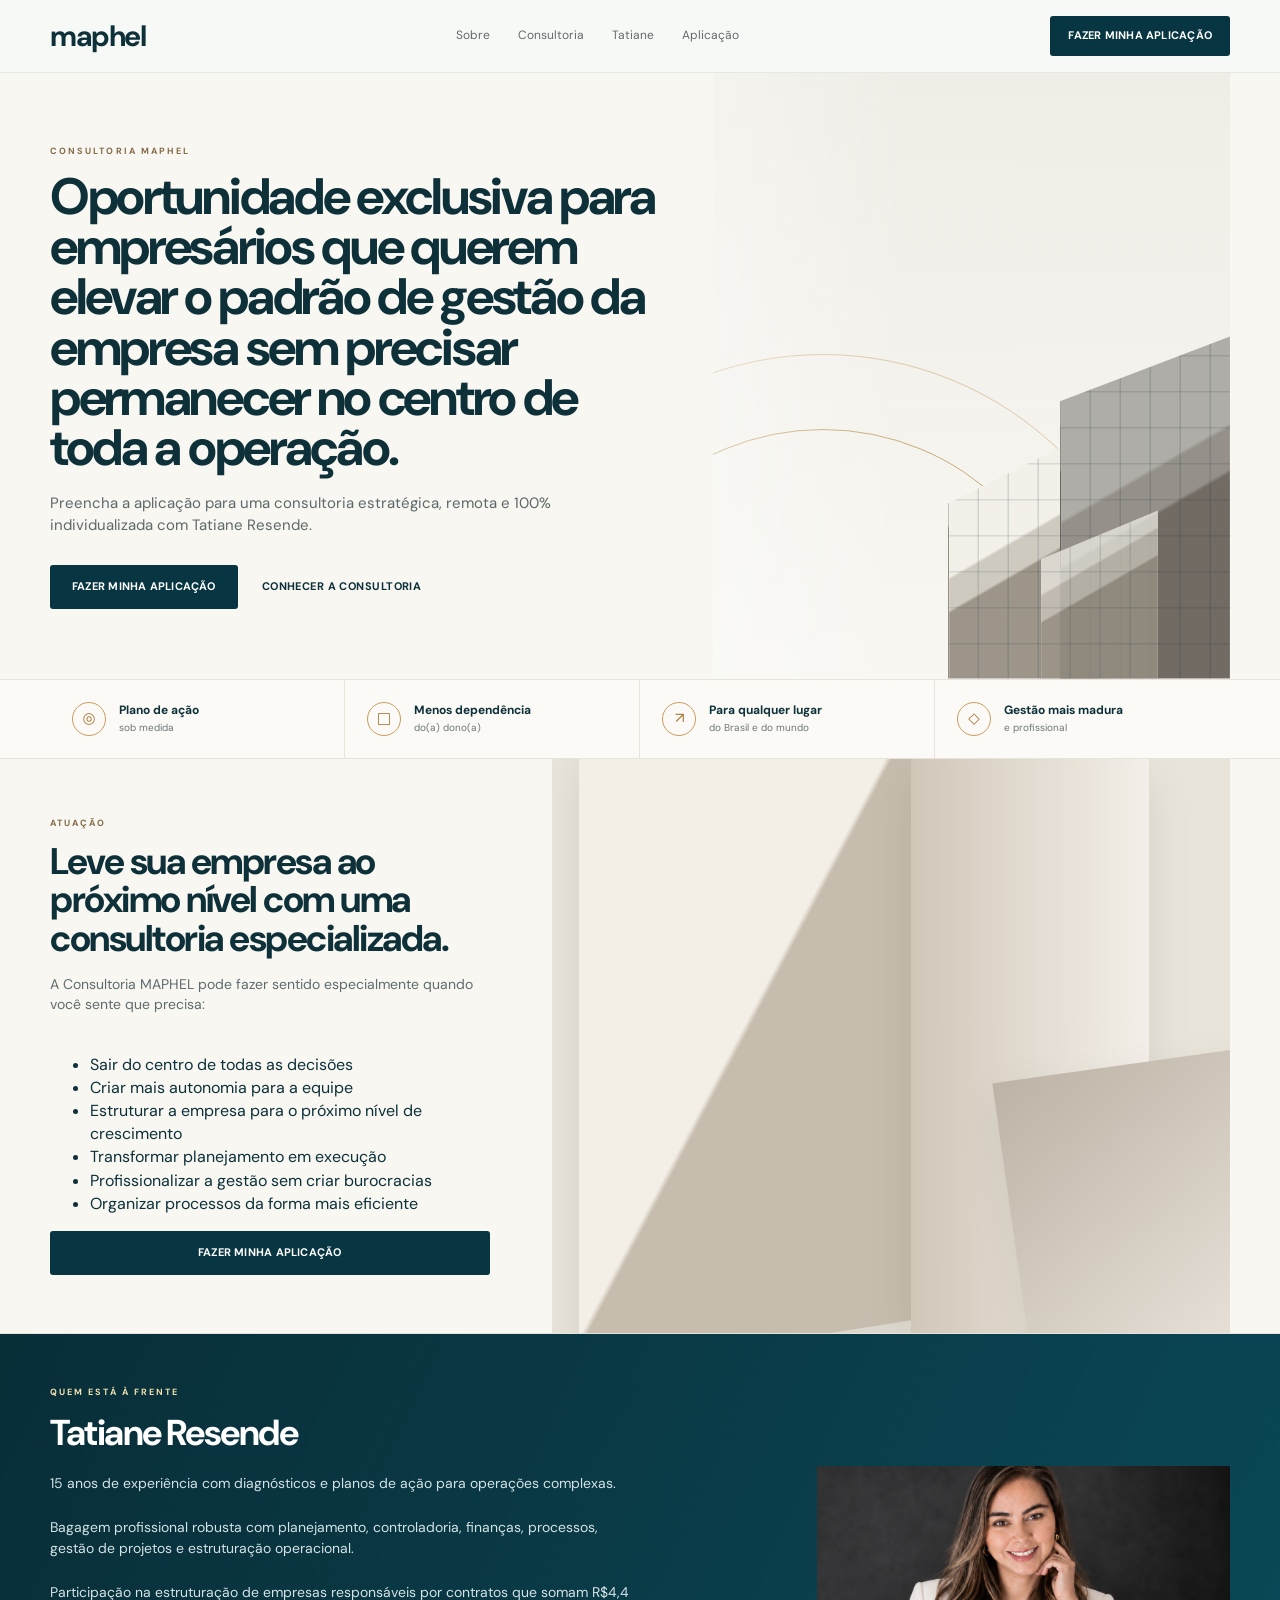
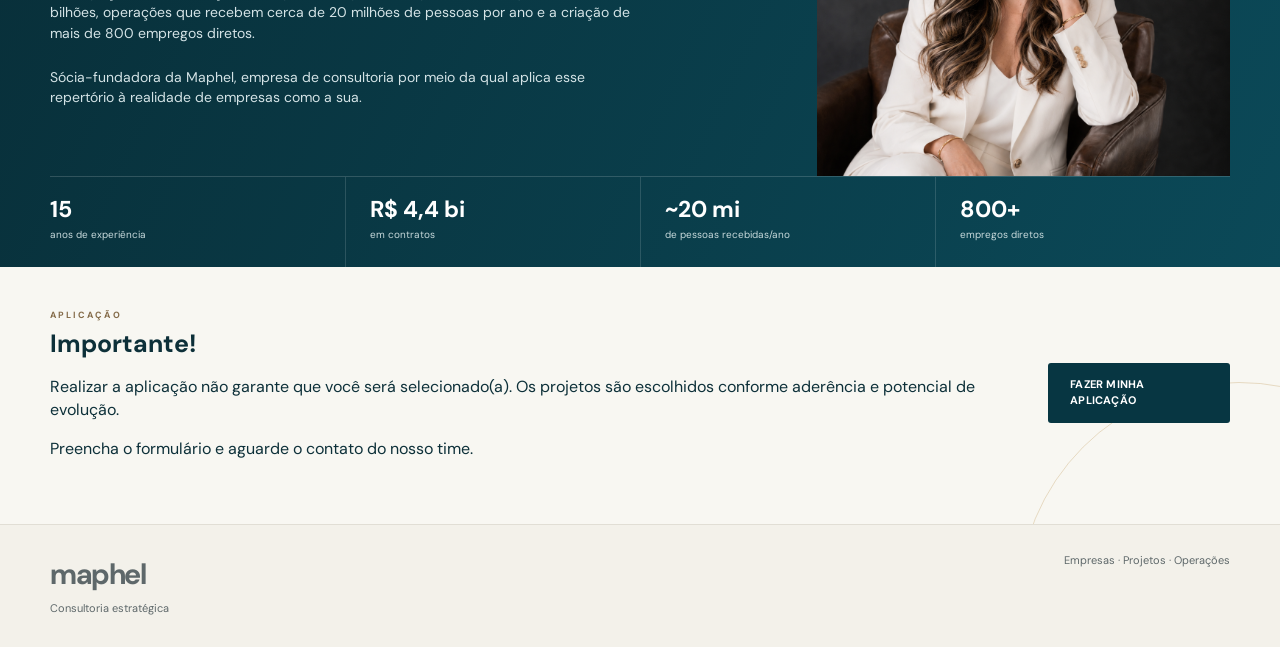
==== commit 0ca98985: "Aplica copy da consultoria MAPHEL preservando identidade visual" ====
--- a/index.html
+++ b/index.html
@@ -4,7 +4,7 @@
   <meta charset="utf-8">
   <meta name="viewport" content="width=device-width,initial-scale=1">
   <title>MAPHEL | Consultoria Estratégica</title>
-  <meta name="description" content="Consultoria estratégica para empresas, projetos e operações que precisam de mais estrutura, clareza e execução.">
+  <meta name="description" content="Consultoria estratégica, remota e 100% individualizada com Tatiane Resende para elevar o padrão de gestão da sua empresa.">
   <link rel="stylesheet" href="/styles.css">
 </head>
 <body class="landing-clean">
@@ -13,11 +13,11 @@
     <a class="wordmark" href="/">maphel</a>
     <nav class="navlinks">
       <a href="#sobre">Sobre</a>
-      <a href="#servicos">Serviços</a>
-      <a href="#processo">Processo</a>
-      <a href="#contato">Contato</a>
+      <a href="#processo">Consultoria</a>
+      <a href="#contato">Tatiane</a>
+      <a href="#aplicacao">Aplicação</a>
     </nav>
-    <a class="btn btn-small" href="/formulario/">FAZER MINHA APLICAÇÃO →</a>
+    <a class="btn btn-small" href="/formulario/">FAZER MINHA APLICAÇÃO</a>
   </div>
 </header>
 
@@ -25,12 +25,12 @@
   <section class="lp-hero" id="sobre">
     <div class="container lp-hero-grid">
       <div class="lp-hero-copy">
-        <div class="eyebrow">Consultoria estratégica</div>
-        <h1>Estrutura para decisões que geram resultados reais.</h1>
-        <p>A MAPHEL estrutura empresas, projetos e operações com método, profundidade e base técnica.</p>
+        <div class="eyebrow">Consultoria MAPHEL</div>
+        <h1>Oportunidade exclusiva para empresários que querem elevar o padrão de gestão da empresa sem precisar permanecer no centro de toda a operação.</h1>
+        <p>Preencha a aplicação para uma consultoria estratégica, remota e 100% individualizada com Tatiane Resende.</p>
         <div class="hero-actions">
-          <a class="btn" href="/formulario/">FAZER MINHA APLICAÇÃO →</a>
-          <a class="text-link" href="#servicos">CONHECER OS SERVIÇOS →</a>
+          <a class="btn" href="/formulario/">FAZER MINHA APLICAÇÃO</a>
+          <a class="text-link" href="#servicos">CONHECER A CONSULTORIA</a>
         </div>
       </div>
 
@@ -46,10 +46,10 @@
 
   <section class="service-strip" id="servicos">
     <div class="container service-grid">
-      <div class="service-item"><span class="service-icon">◎</span><div><strong>Diagnóstico</strong><small>profundo</small></div></div>
-      <div class="service-item"><span class="service-icon">□</span><div><strong>Plano de ação</strong><small>personalizado</small></div></div>
-      <div class="service-item"><span class="service-icon">↗</span><div><strong>Acompanhamento</strong><small>na execução</small></div></div>
-      <div class="service-item"><span class="service-icon">◇</span><div><strong>Resultados</strong><small>sustentáveis</small></div></div>
+      <div class="service-item"><span class="service-icon">◎</span><div><strong>Plano de ação</strong><small>sob medida</small></div></div>
+      <div class="service-item"><span class="service-icon">□</span><div><strong>Menos dependência</strong><small>do(a) dono(a)</small></div></div>
+      <div class="service-item"><span class="service-icon">↗</span><div><strong>Para qualquer lugar</strong><small>do Brasil e do mundo</small></div></div>
+      <div class="service-item"><span class="service-icon">◇</span><div><strong>Gestão mais madura</strong><small>e profissional</small></div></div>
     </div>
   </section>
 
@@ -57,9 +57,17 @@
     <div class="container lp-acting-grid">
       <div class="lp-acting-copy">
         <div class="eyebrow">Atuação</div>
-        <h2>Empresas, projetos e operações em momentos decisivos.</h2>
-        <p>Da análise à execução, entregamos clareza, direcionamento e estrutura para o crescimento.</p>
-        <a class="text-link" href="/formulario/">CONHECER OS SERVIÇOS →</a>
+        <h2>Leve sua empresa ao próximo nível com uma consultoria especializada.</h2>
+        <p>A Consultoria MAPHEL pode fazer sentido especialmente quando você sente que precisa:</p>
+        <ul>
+          <li>Sair do centro de todas as decisões</li>
+          <li>Criar mais autonomia para a equipe</li>
+          <li>Estruturar a empresa para o próximo nível de crescimento</li>
+          <li>Transformar planejamento em execução</li>
+          <li>Profissionalizar a gestão sem criar burocracias</li>
+          <li>Organizar processos da forma mais eficiente</li>
+        </ul>
+        <a class="btn" href="/formulario/">FAZER MINHA APLICAÇÃO</a>
       </div>
 
       <div class="lp-architecture" aria-hidden="true">
@@ -75,8 +83,10 @@
       <div class="authority-copy">
         <div class="eyebrow light">Quem está à frente</div>
         <h2>Tatiane Resende</h2>
-        <p>15 anos de experiência com diagnósticos e planos de ação para operações complexas, com bagagem em planejamento, controladoria, finanças, processos e gestão de projetos.</p>
-        <a class="text-link light-link" href="#tatiane">CONHECER O PERFIL →</a>
+        <p>15 anos de experiência com diagnósticos e planos de ação para operações complexas.</p>
+        <p>Bagagem profissional robusta com planejamento, controladoria, finanças, processos, gestão de projetos e estruturação operacional.</p>
+        <p>Participação na estruturação de empresas responsáveis por contratos que somam R$4,4 bilhões, operações que recebem cerca de 20 milhões de pessoas por ano e a criação de mais de 800 empregos diretos.</p>
+        <p>Sócia-fundadora da Maphel, empresa de consultoria por meio da qual aplica esse repertório à realidade de empresas como a sua.</p>
       </div>
       <div class="authority-photo" id="tatiane">
         <img src="/assets/tatiane-resende.png" alt="Tatiane Resende">
@@ -84,20 +94,22 @@
     </div>
 
     <div class="container authority-stats">
-      <div><strong>15+</strong><small>anos de experiência</small></div>
+      <div><strong>15</strong><small>anos de experiência</small></div>
       <div><strong>R$ 4,4 bi</strong><small>em contratos</small></div>
-      <div><strong>~20 mi</strong><small>de pessoas impactadas/ano</small></div>
+      <div><strong>~20 mi</strong><small>de pessoas recebidas/ano</small></div>
       <div><strong>800+</strong><small>empregos diretos</small></div>
     </div>
   </section>
 
-  <section class="lp-next">
+  <section class="lp-next" id="aplicacao">
     <div class="container lp-next-grid">
       <div>
-        <div class="eyebrow">Próximo passo</div>
-        <h2>Faça sua aplicação e descubra como a MAPHEL pode apoiar o seu momento.</h2>
+        <div class="eyebrow">Aplicação</div>
+        <h2>Importante!</h2>
+        <p>Realizar a aplicação não garante que você será selecionado(a). Os projetos são escolhidos conforme aderência e potencial de evolução.</p>
+        <p>Preencha o formulário e aguarde o contato do nosso time.</p>
       </div>
-      <a class="btn dark-btn" href="/formulario/">COMEÇAR OS APLICAÇÃO →</a>
+      <a class="btn dark-btn" href="/formulario/">FAZER MINHA APLICAÇÃO</a>
     </div>
   </section>
 </main>
@@ -109,4 +121,4 @@
   </div>
 </footer>
 </body>
-</html>+</html>
--- a/styles.css
+++ b/styles.css
@@ -6,10 +6,10 @@
   --cream:#F7F9F6;
   --gold:#F2E0AD;
   --ink:#0D3039;
-  --muted:#60747A;
-  --line:#DCE6E5;
+  --muted:#66777B;
+  --line:#E1E5E1;
   --white:#FFFFFF;
-  --shadow:0 18px 50px rgba(10,55,65,.08);
+  --shadow:0 18px 45px rgba(10,50,58,.08);
 }
 *{box-sizing:border-box}
 html{scroll-behavior:smooth}
@@ -17,94 +17,113 @@
 a{text-decoration:none;color:inherit}
 button,input,select,textarea{font:inherit}
 .container{width:min(1180px,calc(100% - 40px));margin:auto}
-.header{position:sticky;top:0;z-index:50;background:rgba(247,249,246,.96);backdrop-filter:blur(14px);border-bottom:1px solid rgba(13,48,57,.08)}
-.nav{height:74px;display:flex;align-items:center;justify-content:space-between;gap:24px}
-.wordmark{font-size:30px;font-weight:700;letter-spacing:-1.5px}
-.navlinks{display:flex;gap:28px;align-items:center;font-size:13px;color:#50676d}
+.header{position:sticky;top:0;z-index:50;background:rgba(247,249,246,.97);backdrop-filter:blur(14px);border-bottom:1px solid rgba(13,48,57,.08)}
+.nav{height:72px;display:flex;align-items:center;justify-content:space-between;gap:24px}
+.wordmark{font-size:29px;font-weight:700;letter-spacing:-1.5px}
+.navlinks{display:flex;gap:28px;align-items:center;font-size:12px;color:#626A6A}
 .navlinks a:hover{color:var(--petrol)}
-.btn{display:inline-flex;align-items:center;justify-content:center;border:0;border-radius:999px;padding:14px 22px;background:var(--petrol);color:white;font-weight:700;font-size:13px;cursor:pointer;transition:.2s ease}
-.btn:hover{transform:translateY(-1px);box-shadow:0 10px 24px rgba(20,111,138,.16)}
-.btn-small{padding:11px 17px;font-size:11px}
-.text-link{font-size:12px;font-weight:700;letter-spacing:.04em;color:var(--ink)}
+.btn{display:inline-flex;align-items:center;justify-content:center;border:0;border-radius:3px;padding:14px 22px;background:var(--navy);color:#fff;font-weight:700;font-size:11px;letter-spacing:.02em;cursor:pointer;transition:.2s ease}
+.btn:hover{transform:translateY(-1px);box-shadow:0 10px 24px rgba(7,54,66,.16)}
+.btn-small{padding:12px 18px}
+.text-link{font-size:11px;font-weight:700;letter-spacing:.04em;color:var(--ink)}
 .text-link:hover{color:var(--petrol)}
-.eyebrow{font-size:10px;letter-spacing:.22em;text-transform:uppercase;font-weight:700;color:#B1873D}
+.eyebrow{font-size:9px;letter-spacing:.23em;text-transform:uppercase;font-weight:700;color:#846B49}
 .eyebrow.light{color:var(--gold)}
-.hero{padding:54px 0 0;overflow:hidden}
-.hero-grid{display:grid;grid-template-columns:1.05fr .95fr;align-items:stretch;min-height:520px}
-.hero-copy{padding:46px 64px 56px 0;display:flex;flex-direction:column;justify-content:center}
-.hero h1{font-size:clamp(40px,4vw,58px);line-height:1.02;letter-spacing:-.045em;margin:15px 0 22px;max-width:680px}
-.hero h1 span{font-weight:400;color:#5C7177}
-.hero p{font-size:17px;color:#5A7076;max-width:640px;margin:0 0 28px}
-.hero-actions{display:flex;align-items:center;gap:22px;flex-wrap:wrap}
-.hero-visual{position:relative;min-height:480px;background:linear-gradient(145deg,#F3F6F1 0%,#EEF3EF 100%);border-left:1px solid var(--line);overflow:hidden}
-.hero-visual:before{content:"";position:absolute;inset:0;background-image:linear-gradient(rgba(20,111,138,.05) 1px,transparent 1px),linear-gradient(90deg,rgba(20,111,138,.05) 1px,transparent 1px);background-size:40px 40px}
-.visual-orbit{position:absolute;border:1px solid rgba(20,111,138,.24);border-radius:50%;left:50%;top:50%;transform:translate(-50%,-50%)}
-.orbit-1{width:320px;height:320px}
-.orbit-2{width:440px;height:440px;border-color:rgba(177,135,61,.22)}
-.visual-axis{position:absolute;background:rgba(20,111,138,.28)}
-.axis-x{left:12%;right:12%;height:1px;top:50%}
-.axis-y{top:12%;bottom:12%;width:1px;left:50%}
-.visual-center{position:absolute;left:50%;top:50%;transform:translate(-50%,-50%);font-size:56px;color:var(--petrol)}
-.visual-dot{position:absolute;width:10px;height:10px;border-radius:50%;background:var(--gold);box-shadow:0 0 0 5px rgba(242,224,173,.28)}
-.dot-1{left:50%;top:17%;transform:translateX(-50%)}
-.dot-2{left:24%;top:50%;transform:translateY(-50%)}
-.dot-3{right:19%;top:50%;transform:translateY(-50%)}
-.visual-label{position:absolute;font-size:10px;letter-spacing:.2em;font-weight:700;color:var(--petrol)}
-.label-1{left:15%;bottom:14%}.label-2{left:50%;bottom:14%;transform:translateX(-50%)}.label-3{right:13%;bottom:14%}
-.benefit-strip{background:#fff;border-top:1px solid var(--line);border-bottom:1px solid var(--line)}
-.benefit-grid{display:grid;grid-template-columns:repeat(4,1fr)}
-.benefit{display:flex;gap:12px;align-items:center;padding:20px 18px;border-right:1px solid var(--line);font-size:13px;font-weight:600}
-.benefit:last-child{border-right:0}
-.benefit-mark{font-size:10px;color:#B1873D;letter-spacing:.12em}
-.section{padding:80px 0}
-.section-heading{display:grid;grid-template-columns:1fr 340px;gap:54px;align-items:end;margin-bottom:42px}
-.section-heading.compact{margin-bottom:50px}
-.section-heading h2{font-size:clamp(34px,3vw,46px);line-height:1.07;letter-spacing:-.04em;margin:10px 0 0;max-width:780px}
-.section-heading p{margin:0;color:var(--muted);font-size:15px}
-.need-grid{display:grid;grid-template-columns:repeat(3,1fr);border-top:1px solid var(--line)}
-.need-item{padding:26px 26px 32px 0;border-bottom:1px solid var(--line);min-height:145px}
-.need-item:nth-child(2),.need-item:nth-child(3),.need-item:nth-child(5),.need-item:nth-child(6){padding-left:26px;border-left:1px solid var(--line)}
-.need-item span{font-size:11px;color:#B1873D;letter-spacing:.16em}
-.need-item h3{font-size:20px;line-height:1.2;margin:15px 0 0;font-weight:600;max-width:300px}
-.method{background:#fff;border-top:1px solid var(--line);border-bottom:1px solid var(--line)}
-.method-line{position:relative;display:grid;grid-template-columns:repeat(3,1fr);gap:50px}
-.method-line:before{content:"";position:absolute;height:1px;background:#C9D8D7;left:0;right:0;top:23px}
-.method-step{position:relative;padding-top:58px}
-.step-node{position:absolute;top:0;left:0;width:46px;height:46px;border-radius:50%;display:grid;place-items:center;background:var(--cream);border:1px solid #C9D8D7;color:var(--petrol);font-weight:700;font-size:11px;z-index:2}
-.method-step h3{font-size:23px;margin:0 0 9px}
-.method-step p{color:var(--muted);font-size:14px;max-width:290px;margin:0}
-.brand-section{background:linear-gradient(135deg,var(--navy),#0B5364);color:#fff;padding:76px 0;overflow:hidden}
-.brand-grid{display:grid;grid-template-columns:.7fr 1.3fr;gap:70px;align-items:center}
-.brand-symbol{position:relative;height:310px;display:grid;place-items:center}
-.brand-globe{width:205px;height:285px;border:2px solid rgba(247,249,246,.65);border-radius:50%;position:relative}
-.brand-globe:before,.brand-globe:after{content:"";position:absolute;border:1px solid rgba(247,249,246,.38);border-radius:50%}
-.brand-globe:before{inset:18px 55px}.brand-globe:after{left:-1px;right:-1px;top:50%;height:1px;border:0;border-top:1px solid rgba(247,249,246,.38);border-radius:0}
-.brand-spark{position:absolute;font-size:64px;color:var(--gold)}
-.brand-copy h2{font-size:clamp(36px,3.2vw,50px);line-height:1.08;letter-spacing:-.04em;margin:10px 0 18px;max-width:760px}
-.brand-copy p{color:#D3E5E8;font-size:17px;max-width:700px}
-.authority{background:var(--cream)}
-.authority-grid{display:grid;grid-template-columns:.75fr 1.25fr;gap:58px;align-items:center}
-.profile-visual{height:440px;border-radius:28px;overflow:hidden;border:1px solid var(--line);box-shadow:var(--shadow);background:#16333B}
-.profile-visual img{width:100%;height:100%;object-fit:cover;object-position:center 31%;display:block}
-.authority h2{font-size:46px;letter-spacing:-.04em;margin:9px 0 18px}
-.authority-copy>p{color:var(--muted);font-size:16px;max-width:720px}
-.stats{display:grid;grid-template-columns:repeat(4,1fr);border-top:1px solid var(--line);margin-top:28px}
-.stat{padding:20px 16px 0 0}
-.stat+.stat{padding-left:16px;border-left:1px solid var(--line)}
-.stat strong{display:block;color:var(--petrol);font-size:22px;line-height:1.05}
-.stat small{display:block;margin-top:7px;color:#687C81;line-height:1.35}
-.notice{padding:42px 0}
-.notice-box{background:#FFF9EA;border:1px solid #E8D7A9;border-radius:18px;padding:24px 28px;display:grid;grid-template-columns:auto 1fr auto;gap:20px;align-items:center}
-.notice-icon{width:38px;height:38px;border-radius:50%;display:grid;place-items:center;border:1px solid #DDBB68;color:#A77C28}
-.notice-box h3{font-size:24px;margin:2px 0 4px}
-.notice-box p{margin:0;color:#65777C;font-size:14px}
-.closing-cta{background:var(--navy);color:white;padding:42px 0}
-.closing-grid{display:flex;align-items:center;justify-content:space-between;gap:34px}
-.closing-grid h2{font-size:30px;line-height:1.15;max-width:760px;margin:8px 0 0}
-.btn-gold{background:var(--gold);color:var(--ink)}
-.footer{background:#062F39;color:#D7E7E9;padding:34px 0}
-.footer-grid{display:flex;align-items:flex-start;justify-content:space-between;gap:30px}
-.footer small{color:#9FB7BC}
+
+.lp-hero{background:#F8F7F2;border-bottom:1px solid #E7E4DB;overflow:hidden}
+.lp-hero-grid{display:grid;grid-template-columns:1fr .78fr;min-height:455px}
+.lp-hero-copy{padding:72px 54px 70px 0;display:flex;flex-direction:column;justify-content:center}
+.lp-hero h1{font-size:clamp(42px,4vw,58px);line-height:.98;letter-spacing:-.045em;margin:14px 0 20px;max-width:610px}
+.lp-hero p{max-width:520px;color:#5D6869;font-size:15px;margin:0 0 28px}
+.hero-actions{display:flex;align-items:center;gap:24px;flex-wrap:wrap}
+.lp-hero-art{position:relative;overflow:hidden;background:linear-gradient(180deg,#EFEDE6 0%,#F8F7F2 100%)}
+.lp-hero-art:after{content:"";position:absolute;inset:0;background:linear-gradient(90deg,rgba(255,255,255,.35),transparent 38%)}
+.arc{position:absolute;border:1px solid rgba(178,131,57,.65);border-radius:50%}
+.arc-a{width:510px;height:510px;left:-145px;bottom:-260px}
+.arc-b{width:680px;height:680px;left:-230px;bottom:-355px;border-color:rgba(178,131,57,.38)}
+.building{position:absolute;bottom:0;background:linear-gradient(150deg,#F3F0E9 0 44%,#CFCAC0 45% 54%,#9D958A 55% 100%);border-left:1px solid rgba(13,48,57,.08);box-shadow:inset 0 0 0 1px rgba(255,255,255,.18)}
+.building:before{content:"";position:absolute;inset:0;background:repeating-linear-gradient(90deg,transparent 0 28px,rgba(13,48,57,.15) 29px 30px),repeating-linear-gradient(0deg,transparent 0 34px,rgba(13,48,57,.12) 35px 36px)}
+.building-one{right:132px;width:150px;height:250px;clip-path:polygon(0 30%,100% 0,100% 100%,0 100%)}
+.building-two{right:0;width:170px;height:360px;clip-path:polygon(0 23%,100% 5%,100% 100%,0 100%);filter:brightness(.72)}
+.building-three{right:72px;width:118px;height:205px;opacity:.72;clip-path:polygon(0 42%,100% 18%,100% 100%,0 100%)}
+
+.service-strip{background:#FBFAF6;border-bottom:1px solid #E7E4DB}
+.service-grid{display:grid;grid-template-columns:repeat(4,1fr)}
+.service-item{display:flex;align-items:center;gap:13px;padding:22px 22px;border-right:1px solid #E7E4DB}
+.service-item:last-child{border-right:0}
+.service-icon{width:34px;height:34px;border:1px solid #C99D5D;border-radius:50%;display:grid;place-items:center;color:#A97736;font-size:15px;flex:none}
+.service-item strong,.service-item small{display:block}
+.service-item strong{font-size:12px}.service-item small{font-size:10px;color:#6E7778;margin-top:2px}
+
+.lp-acting{background:#F8F7F2;border-bottom:1px solid #E7E4DB}
+.lp-acting-grid{display:grid;grid-template-columns:.85fr 1.15fr;min-height:360px}
+.lp-acting-copy{padding:58px 62px 58px 0;display:flex;flex-direction:column;justify-content:center}
+.lp-acting h2{font-size:37px;line-height:1.05;letter-spacing:-.04em;margin:12px 0 16px;max-width:420px}
+.lp-acting p{color:#5F6C6E;font-size:14px;max-width:450px;margin:0 0 22px}
+.lp-architecture{position:relative;overflow:hidden;background:#E9E4D9}
+.shadow-plane{position:absolute;background:linear-gradient(135deg,#EDE9E1,#CFC7BA);box-shadow:0 18px 45px rgba(30,30,20,.08)}
+.p1{width:52%;height:110%;left:4%;top:-8%;transform:skewY(-9deg);background:linear-gradient(120deg,#F3EFE7 0 48%,#C7BDAE 49% 100%)}
+.p2{width:35%;height:100%;right:12%;top:0;background:linear-gradient(90deg,#D1C7B9,#F3EFE8)}
+.p3{width:40%;height:55%;right:-8%;bottom:-8%;transform:rotate(-8deg);background:linear-gradient(145deg,#BDB3A6,#EDE8DF)}
+
+.lp-authority{background:linear-gradient(115deg,#082E38,#0B4958);color:#fff;padding-top:52px}
+.authority-top{display:grid;grid-template-columns:1.3fr .7fr;align-items:end;min-height:330px}
+.authority-copy{padding:0 46px 44px 0}
+.authority-copy h2{font-size:36px;letter-spacing:-.04em;margin:8px 0 14px}
+.authority-copy p{max-width:590px;color:#D4E3E6;font-size:14px;margin:0 0 24px}
+.light-link{color:#fff}
+.authority-photo{height:310px;overflow:hidden;align-self:end}
+.authority-photo img{width:100%;height:100%;object-fit:cover;object-position:center 23%;display:block;filter:saturate(.95)}
+.authority-stats{display:grid;grid-template-columns:repeat(4,1fr);border-top:1px solid rgba(255,255,255,.16)}
+.authority-stats>div{padding:21px 24px 25px 0}
+.authority-stats>div+div{padding-left:24px;border-left:1px solid rgba(255,255,255,.14)}
+.authority-stats strong{display:block;font-size:23px;color:#fff;line-height:1}
+.authority-stats small{display:block;font-size:10px;color:#C8DADC;margin-top:7px}
+
+.lp-next{background:#F8F7F2;padding:42px 0 48px;position:relative;overflow:hidden}
+.lp-next:after{content:"";position:absolute;width:440px;height:440px;border:1px solid rgba(178,131,57,.26);border-radius:50%;right:-180px;bottom:-300px}
+.lp-next-grid{position:relative;z-index:1;display:flex;align-items:center;justify-content:space-between;gap:40px}
+.lp-next h2{font-size:25px;line-height:1.15;max-width:620px;margin:8px 0 0}
+.dark-btn{background:var(--navy)}
+.footer{background:#F3F1EA;color:#5E686A;padding:28px 0;border-top:1px solid #E1DED5}
+.footer-grid{display:flex;justify-content:space-between;gap:28px;align-items:flex-start}
+.footer small{font-size:11px}
+
+@media(max-width:900px){
+  .navlinks{display:none}
+  .lp-hero-grid,.lp-acting-grid,.authority-top{grid-template-columns:1fr}
+  .lp-hero-copy{padding:58px 0 42px}
+  .lp-hero-art{min-height:360px}
+  .service-grid{grid-template-columns:1fr 1fr}
+  .service-item:nth-child(2){border-right:0}
+  .lp-acting-copy{padding:52px 0 36px}
+  .lp-architecture{min-height:340px}
+  .authority-copy{padding:0 0 34px}
+  .authority-photo{height:420px;max-width:520px}
+  .authority-stats{grid-template-columns:1fr 1fr}
+  .lp-next-grid{flex-direction:column;align-items:flex-start}
+}
+@media(max-width:620px){
+  .container{width:min(100% - 28px,1180px)}
+  .nav{height:66px}
+  .wordmark{font-size:25px}
+  .nav .btn{font-size:10px;padding:10px 12px}
+  .lp-hero h1{font-size:39px}
+  .lp-hero p{font-size:15px}
+  .lp-hero-art{min-height:300px}
+  .building-one{right:98px;width:125px;height:210px}
+  .building-two{width:135px;height:285px}
+  .building-three{right:58px;width:95px;height:175px}
+  .service-grid{grid-template-columns:1fr}
+  .service-item{border-right:0;border-bottom:1px solid #E7E4DB}
+  .lp-acting h2{font-size:32px}
+  .authority-stats{grid-template-columns:1fr 1fr}
+  .authority-stats>div:nth-child(3){border-left:0;padding-left:0}
+  .authority-photo{height:360px}
+  .lp-next h2{font-size:23px}
+  .footer-grid{flex-direction:column}
+}
+
 
 /* FORMULÁRIO */
 .form-shell{min-height:100vh;background:var(--cream)}
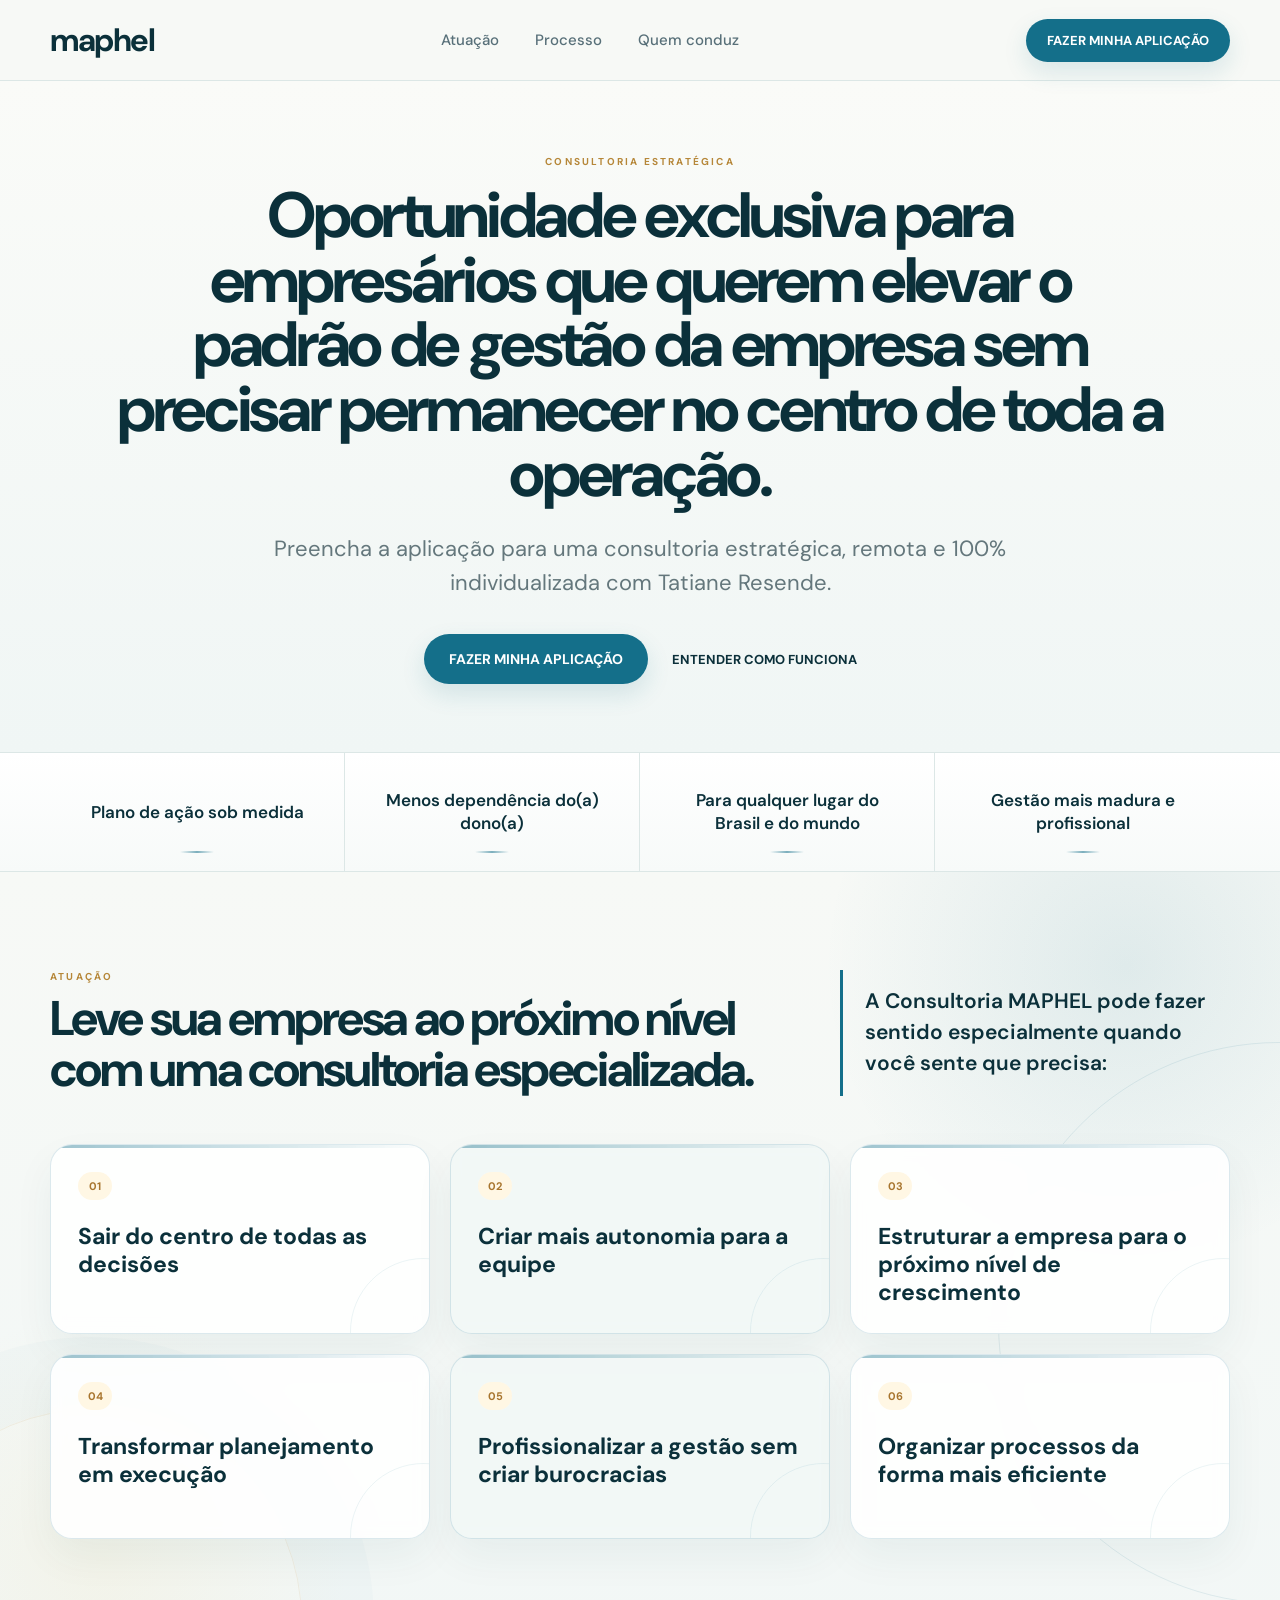
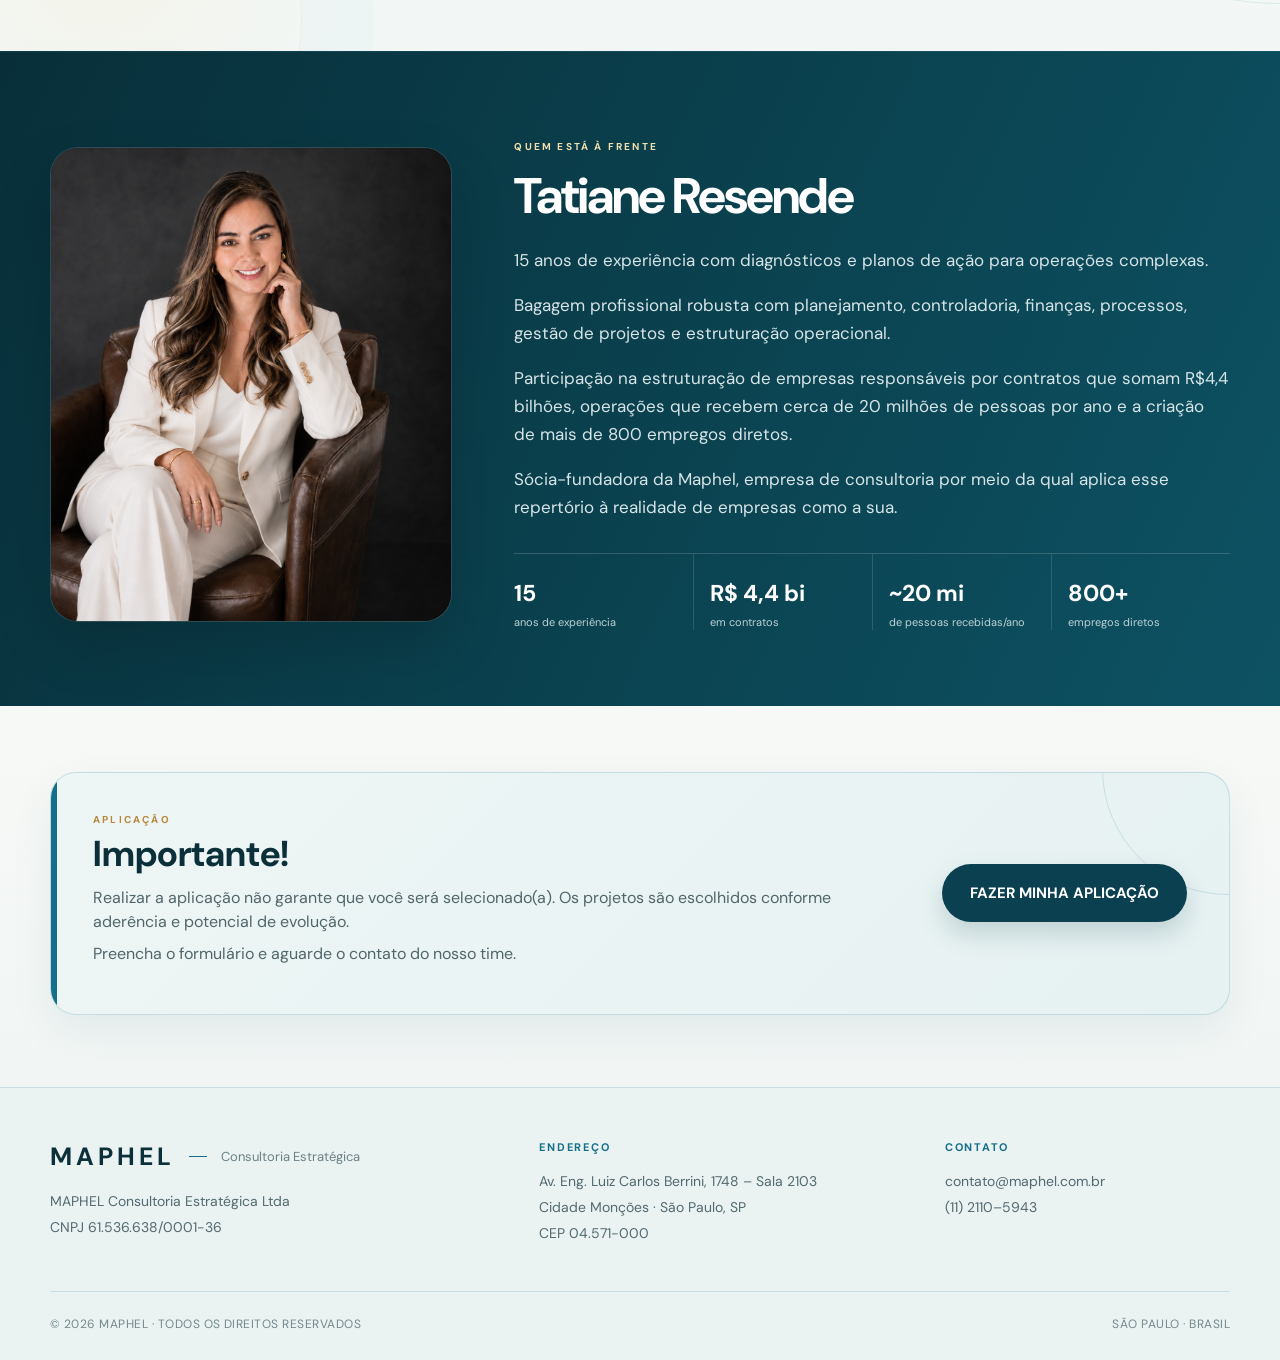
==== commit e39ecb04: "Promove a Opção 02 para página oficial" ====
--- a/index.html
+++ b/index.html
@@ -1,124 +1,462 @@
 <!doctype html>
 <html lang="pt-BR">
 <head>
-  <meta charset="utf-8">
-  <meta name="viewport" content="width=device-width,initial-scale=1">
-  <title>MAPHEL | Consultoria Estratégica</title>
-  <meta name="description" content="Consultoria estratégica, remota e 100% individualizada com Tatiane Resende para elevar o padrão de gestão da sua empresa.">
-  <link rel="stylesheet" href="/styles.css">
+<meta charset="utf-8">
+<meta name="viewport" content="width=device-width,initial-scale=1">
+<title>MAPHEL — Preview Opção 2</title>
+<style>
+@import url('https://fonts.googleapis.com/css2?family=DM+Sans:wght@400;500;600;700&display=swap');
+:root{
+  --blue:#146F8A;
+  --blue2:#0F6077;
+  --dark:#0B4050;
+  --ink:#0B303A;
+  --cream:#F7F9F6;
+  --white:#FFFFFF;
+  --gold:#F2E0AD;
+  --gold-dark:#B68739;
+  --line:#DCE7E6;
+  --muted:#64777C;
+}
+*{box-sizing:border-box}
+html{scroll-behavior:smooth}
+body{margin:0;font-family:'DM Sans',sans-serif;background:var(--cream);color:var(--ink)}
+a{text-decoration:none;color:inherit}
+.wrap{width:min(1180px,calc(100% - 40px));margin:auto}
+.top{
+  position:sticky;top:0;z-index:30;
+  background:rgba(247,249,246,.97);
+  backdrop-filter:blur(12px);
+  border-bottom:1px solid var(--line)
+}
+.nav{height:80px;display:flex;align-items:center;justify-content:space-between;gap:28px}
+.brand{font-size:32px;font-weight:700;letter-spacing:-1.5px}
+.nav nav{display:flex;gap:36px;font-size:15px;font-weight:500;color:#587079}
+.nav nav a{transition:.2s}
+.nav nav a:hover{color:var(--blue)}
+.btn{
+  display:inline-flex;align-items:center;justify-content:center;
+  padding:16px 25px;border-radius:999px;
+  background:var(--blue);color:#fff;
+  font-size:14px;font-weight:700;
+  box-shadow:0 10px 24px rgba(20,111,138,.14);
+  transition:.2s
+}
+.btn:hover{transform:translateY(-2px);background:var(--blue2);box-shadow:0 14px 28px rgba(20,111,138,.2)}
+.btn.small{padding:13px 21px;font-size:13px}
+.link{font-size:13px;font-weight:700}
+.kicker{font-size:10px;letter-spacing:.22em;font-weight:700;color:var(--gold-dark)}
+
+/* HERO */
+.hero{background:linear-gradient(180deg,#FAFBF8,#F0F6F5)}
+.hero-centered{min-height:535px;display:flex;align-items:center;justify-content:center;text-align:center}
+.hero-copy-center{max-width:1050px;margin:auto;padding:74px 0 68px}
+.hero-copy-center h1{
+  font-size:clamp(48px,5vw,72px);line-height:1.01;
+  letter-spacing:-.052em;margin:16px auto 25px;max-width:1080px
+}
+.hero-copy-center p{
+  font-size:22px;line-height:1.55;color:var(--muted);
+  max-width:860px;margin:0 auto 34px
+}
+.actions{display:flex;gap:24px;align-items:center;justify-content:center;flex-wrap:wrap}
+
+/* BENEFITS STRIP */
+.quick{
+  background:linear-gradient(180deg,#FFFFFF 0%,#F7FAF9 100%);
+  border-top:1px solid var(--line);
+  border-bottom:1px solid var(--line);
+}
+.quick-grid{
+  display:grid;
+  grid-template-columns:repeat(4,1fr);
+  min-height:118px;
+}
+.quick-grid>div{
+  position:relative;
+  display:flex;
+  align-items:center;
+  justify-content:center;
+  text-align:center;
+  padding:30px 26px;
+  border-right:1px solid var(--line);
+}
+.quick-grid>div:last-child{border-right:0}
+.quick-grid>div:after{
+  content:"";
+  position:absolute;
+  left:50%;
+  bottom:18px;
+  width:34px;
+  height:2px;
+  transform:translateX(-50%);
+  border-radius:999px;
+  background:linear-gradient(90deg,transparent,var(--blue),transparent);
+  opacity:.55;
+}
+.quick strong{
+  max-width:230px;
+  font-size:17px;
+  line-height:1.35;
+  font-weight:600;
+}
+
+/* SEGUNDA DOBRA */
+.section{
+  position:relative;
+  padding:98px 0 112px;
+  background:
+    radial-gradient(circle at 88% 12%,rgba(20,111,138,.10),transparent 23%),
+    radial-gradient(circle at 8% 88%,rgba(242,224,173,.18),transparent 18%),
+    linear-gradient(180deg,#F7F9F6 0%,#F2F7F6 100%);
+  overflow:hidden;
+}
+.section:before{
+  content:"";
+  position:absolute;
+  width:560px;
+  height:560px;
+  border:1px solid rgba(20,111,138,.10);
+  border-radius:50%;
+  right:-280px;
+  top:170px;
+}
+.section:after{
+  content:"";
+  position:absolute;
+  left:-120px;
+  bottom:-180px;
+  width:420px;
+  height:420px;
+  border-radius:50%;
+  border:1px solid rgba(182,135,57,.10);
+  box-shadow:0 0 0 72px rgba(20,111,138,.018);
+}
+.heading{
+  position:relative;z-index:2;
+  display:grid;grid-template-columns:1fr 390px;gap:70px;
+  align-items:center;margin-bottom:48px
+}
+.heading h2{
+  font-size:clamp(42px,3.8vw,56px);line-height:1.04;
+  letter-spacing:-.046em;margin:11px 0 0;max-width:790px
+}
+.focus-text{
+  font-size:21px;line-height:1.48;font-weight:600;
+  color:var(--ink);margin:0;
+  border-left:3px solid var(--blue);
+  padding:16px 0 16px 22px
+}
+.need-cards{
+  position:relative;z-index:2;
+  display:grid;grid-template-columns:repeat(3,1fr);gap:20px
+}
+.need-cards article{
+  min-height:185px;
+  background:rgba(255,255,255,.88);
+  backdrop-filter:blur(7px);
+  border:1px solid rgba(20,111,138,.15);
+  border-radius:22px;
+  padding:27px;
+  box-shadow:0 18px 42px rgba(11,64,80,.055);
+  position:relative;
+  overflow:hidden;
+  transition:transform .28s ease,border-color .28s ease,box-shadow .28s ease,background .28s ease;
+}
+.need-cards article:before{
+  content:"";
+  position:absolute;
+  top:0;
+  left:0;
+  right:0;
+  height:3px;
+  background:linear-gradient(90deg,var(--blue),rgba(20,111,138,0));
+  opacity:.42;
+}
+.need-cards article:after{
+  content:"";
+  position:absolute;
+  width:145px;
+  height:145px;
+  border:1px solid rgba(20,111,138,.08);
+  border-radius:50%;
+  right:-68px;
+  bottom:-72px;
+  transition:transform .35s ease;
+}
+.need-cards article:nth-child(2),
+.need-cards article:nth-child(5){background:rgba(242,248,247,.9)}
+.need-cards article:hover{
+  transform:translateY(-6px);
+  border-color:rgba(20,111,138,.34);
+  background:#fff;
+  box-shadow:0 24px 54px rgba(11,64,80,.105);
+}
+.need-cards article:hover:after{transform:scale(1.12)}
+.need-cards span{
+  display:inline-flex;align-items:center;justify-content:center;
+  min-width:34px;height:28px;padding:0 9px;
+  border-radius:999px;background:#FFF7E4;
+  color:#A8752E;font-size:11px;font-weight:700;margin-bottom:22px
+}
+.need-cards h3{font-size:23px;line-height:1.22;margin:0;max-width:335px}
+
+/* TATIANE — TRANSIÇÃO DIRETA DA DOBRA CLARA */
+.tatiane{
+  padding:88px 0 76px;
+  background:linear-gradient(115deg,#082F39,#0D5263);
+  color:#fff;
+  border-top:1px solid rgba(255,255,255,.04)
+}
+.tatiane-grid{display:grid;grid-template-columns:.72fr 1.28fr;gap:62px;align-items:center}
+.photo{
+  height:475px;border-radius:28px;overflow:hidden;
+  background:#12323B;border:1px solid rgba(255,255,255,.12);
+  box-shadow:0 24px 55px rgba(0,0,0,.15)
+}
+.photo img{width:100%;height:100%;object-fit:cover;object-position:center 28%}
+.tatiane .kicker{color:var(--gold)}
+.tatiane h2{font-size:50px;letter-spacing:-.04em;margin:10px 0 16px}
+.tatiane p{font-size:17px;line-height:1.65;color:#D7E5E8;max-width:735px}
+.numbers{display:grid;grid-template-columns:repeat(4,1fr);border-top:1px solid rgba(255,255,255,.16);margin-top:32px}
+.numbers>div{padding:24px 16px 0 0}
+.numbers>div+div{padding-left:16px;border-left:1px solid rgba(255,255,255,.14)}
+.numbers strong,.numbers small{display:block}
+.numbers strong{font-size:23px;color:#fff}
+.numbers small{font-size:11px;color:#BCD2D6;margin-top:7px;line-height:1.35}
+
+/* IMPORTANTE */
+.cta{
+  padding:66px 0 72px;
+  background:linear-gradient(180deg,#F7F9F6 0%,#F1F6F5 100%);
+}
+.cta-box{
+  position:relative;
+  overflow:hidden;
+  display:grid;
+  grid-template-columns:1fr auto;
+  align-items:center;
+  gap:48px;
+  background:linear-gradient(135deg,#EEF6F5 0%,#E6F1F2 100%);
+  border:1px solid rgba(20,111,138,.18);
+  border-radius:26px;
+  padding:40px 42px;
+  box-shadow:0 18px 44px rgba(11,64,80,.07);
+}
+.cta-box:before{
+  content:"";
+  position:absolute;
+  left:0;
+  top:0;
+  width:6px;
+  height:100%;
+  background:var(--blue);
+}
+.cta-box:after{
+  content:"";
+  position:absolute;
+  width:250px;
+  height:250px;
+  border:1px solid rgba(20,111,138,.16);
+  border-radius:50%;
+  right:-125px;
+  top:-130px;
+}
+.cta-copy{position:relative;z-index:2}
+.cta h2{font-size:36px;line-height:1.1;margin:8px 0 12px}
+.cta p{font-size:16px;line-height:1.55;color:#51666B;max-width:790px;margin:7px 0}
+.cta .btn{
+  position:relative;z-index:2;
+  min-width:245px;min-height:58px;
+  font-size:15px;background:var(--dark);
+  box-shadow:0 12px 26px rgba(11,64,80,.18)
+}
+
+/* FOOTER */
+.foot{
+  background:#EAF2F2;
+  color:#536A70;
+  border-top:1px solid rgba(20,111,138,.16);
+  padding:52px 0 28px;
+}
+.footer-main{
+  display:grid;grid-template-columns:1.25fr 1fr .85fr;
+  gap:70px;padding-bottom:42px
+}
+.footer-brandline{display:flex;align-items:center;gap:14px;margin-bottom:18px}
+.footer-brandline strong{font-size:25px;letter-spacing:.16em;color:var(--ink)}
+.footer-brandline span{width:18px;height:1px;background:var(--blue)}
+.footer-brandline small{font-size:13px;color:#6C8186}
+.foot h4{
+  margin:0 0 17px;font-size:11px;letter-spacing:.16em;
+  text-transform:uppercase;color:var(--blue);
+}
+.foot p{margin:5px 0;font-size:14px;line-height:1.5}
+.footer-bottom{
+  display:flex;justify-content:space-between;gap:24px;
+  padding-top:24px;border-top:1px solid rgba(20,111,138,.16);
+  font-size:12px;letter-spacing:.04em;color:#73888D;
+}
+
+@media(max-width:900px){
+  .nav nav{display:none}
+  .heading{grid-template-columns:1fr;gap:24px}
+  .need-cards{grid-template-columns:1fr 1fr}
+  .tatiane-grid{grid-template-columns:1fr}
+  .photo{height:520px;max-width:520px}
+  .cta-box{grid-template-columns:1fr}
+  .footer-main{grid-template-columns:1fr 1fr}
+}
+@media(max-width:620px){
+  .wrap{width:min(100% - 28px,1180px)}
+  .nav{height:70px}
+  .brand{font-size:27px}
+  .nav .btn{font-size:11px;padding:11px 13px}
+  .hero-centered{min-height:auto}
+  .hero-copy-center{padding:48px 0 44px}
+  .hero-copy-center h1{font-size:39px;line-height:1.04}
+  .hero-copy-center p{font-size:18px}
+  .actions{flex-direction:column}
+  .quick-grid{grid-template-columns:1fr}
+  .quick-grid>div{padding:22px 0;border-right:0;border-bottom:1px solid var(--line)}
+  .quick strong{font-size:17px}
+  .section{padding:62px 0 70px}
+  .heading h2{font-size:37px}
+  .focus-text{font-size:18px}
+  .need-cards{grid-template-columns:1fr}
+  .need-cards article{min-height:145px}
+  .need-cards h3{font-size:21px}
+  .tatiane{padding:62px 0}
+  .photo{height:420px}
+  .tatiane h2{font-size:40px}
+  .tatiane p{font-size:16px}
+  .numbers{grid-template-columns:1fr 1fr}
+  .numbers>div:nth-child(3){border-left:0;padding-left:0}
+  .cta{padding:48px 0}
+  .cta-box{padding:28px 22px}
+  .cta h2{font-size:30px}
+  .cta .btn{width:100%;min-width:0}
+  .footer-main{grid-template-columns:1fr;gap:30px}
+  .footer-bottom{flex-direction:column}
+}
+</style>
 </head>
-<body class="landing-clean">
-<header class="header">
-  <div class="container nav">
-    <a class="wordmark" href="/">maphel</a>
-    <nav class="navlinks">
-      <a href="#sobre">Sobre</a>
-      <a href="#processo">Consultoria</a>
-      <a href="#contato">Tatiane</a>
-      <a href="#aplicacao">Aplicação</a>
+<body>
+<header class="top">
+  <div class="wrap nav">
+    <a class="brand" href="#">maphel</a>
+    <nav>
+      <a href="#atuacao">Atuação</a>
+      <a href="#atuacao">Processo</a>
+      <a href="#tatiane">Quem conduz</a>
     </nav>
-    <a class="btn btn-small" href="/formulario/">FAZER MINHA APLICAÇÃO</a>
+    <a class="btn small" href="/formulario/">FAZER MINHA APLICAÇÃO</a>
   </div>
 </header>
 
 <main>
-  <section class="lp-hero" id="sobre">
-    <div class="container lp-hero-grid">
-      <div class="lp-hero-copy">
-        <div class="eyebrow">Consultoria MAPHEL</div>
+  <section class="hero">
+    <div class="wrap hero-centered">
+      <div class="hero-copy-center">
+        <div class="kicker">CONSULTORIA ESTRATÉGICA</div>
         <h1>Oportunidade exclusiva para empresários que querem elevar o padrão de gestão da empresa sem precisar permanecer no centro de toda a operação.</h1>
         <p>Preencha a aplicação para uma consultoria estratégica, remota e 100% individualizada com Tatiane Resende.</p>
-        <div class="hero-actions">
+        <div class="actions">
           <a class="btn" href="/formulario/">FAZER MINHA APLICAÇÃO</a>
-          <a class="text-link" href="#servicos">CONHECER A CONSULTORIA</a>
+          <a class="link" href="#atuacao">ENTENDER COMO FUNCIONA</a>
         </div>
       </div>
-
-      <div class="lp-hero-art" aria-hidden="true">
-        <div class="arc arc-a"></div>
-        <div class="arc arc-b"></div>
-        <div class="building building-one"></div>
-        <div class="building building-two"></div>
-        <div class="building building-three"></div>
-      </div>
     </div>
   </section>
 
-  <section class="service-strip" id="servicos">
-    <div class="container service-grid">
-      <div class="service-item"><span class="service-icon">◎</span><div><strong>Plano de ação</strong><small>sob medida</small></div></div>
-      <div class="service-item"><span class="service-icon">□</span><div><strong>Menos dependência</strong><small>do(a) dono(a)</small></div></div>
-      <div class="service-item"><span class="service-icon">↗</span><div><strong>Para qualquer lugar</strong><small>do Brasil e do mundo</small></div></div>
-      <div class="service-item"><span class="service-icon">◇</span><div><strong>Gestão mais madura</strong><small>e profissional</small></div></div>
+  <section class="quick">
+    <div class="wrap quick-grid">
+      <div><strong>Plano de ação sob medida</strong></div>
+      <div><strong>Menos dependência do(a) dono(a)</strong></div>
+      <div><strong>Para qualquer lugar do Brasil e do mundo</strong></div>
+      <div><strong>Gestão mais madura e profissional</strong></div>
     </div>
   </section>
 
-  <section class="lp-acting" id="processo">
-    <div class="container lp-acting-grid">
-      <div class="lp-acting-copy">
-        <div class="eyebrow">Atuação</div>
-        <h2>Leve sua empresa ao próximo nível com uma consultoria especializada.</h2>
-        <p>A Consultoria MAPHEL pode fazer sentido especialmente quando você sente que precisa:</p>
-        <ul>
-          <li>Sair do centro de todas as decisões</li>
-          <li>Criar mais autonomia para a equipe</li>
-          <li>Estruturar a empresa para o próximo nível de crescimento</li>
-          <li>Transformar planejamento em execução</li>
-          <li>Profissionalizar a gestão sem criar burocracias</li>
-          <li>Organizar processos da forma mais eficiente</li>
-        </ul>
-        <a class="btn" href="/formulario/">FAZER MINHA APLICAÇÃO</a>
-      </div>
-
-      <div class="lp-architecture" aria-hidden="true">
-        <div class="shadow-plane p1"></div>
-        <div class="shadow-plane p2"></div>
-        <div class="shadow-plane p3"></div>
+  <section class="section" id="atuacao">
+    <div class="wrap">
+      <div class="heading">
+        <div>
+          <div class="kicker">ATUAÇÃO</div>
+          <h2>Leve sua empresa ao próximo nível com uma consultoria especializada.</h2>
+        </div>
+        <p class="focus-text">A Consultoria MAPHEL pode fazer sentido especialmente quando você sente que precisa:</p>
+      </div>
+
+      <div class="need-cards">
+        <article><span>01</span><h3>Sair do centro de todas as decisões</h3></article>
+        <article><span>02</span><h3>Criar mais autonomia para a equipe</h3></article>
+        <article><span>03</span><h3>Estruturar a empresa para o próximo nível de crescimento</h3></article>
+        <article><span>04</span><h3>Transformar planejamento em execução</h3></article>
+        <article><span>05</span><h3>Profissionalizar a gestão sem criar burocracias</h3></article>
+        <article><span>06</span><h3>Organizar processos da forma mais eficiente</h3></article>
       </div>
     </div>
   </section>
 
-  <section class="lp-authority" id="contato">
-    <div class="container authority-top">
-      <div class="authority-copy">
-        <div class="eyebrow light">Quem está à frente</div>
+  <section class="tatiane" id="tatiane">
+    <div class="wrap tatiane-grid">
+      <div class="photo"><img src="/assets/tatiane-resende.png" alt="Tatiane Resende"></div>
+      <div>
+        <div class="kicker">QUEM ESTÁ À FRENTE</div>
         <h2>Tatiane Resende</h2>
         <p>15 anos de experiência com diagnósticos e planos de ação para operações complexas.</p>
         <p>Bagagem profissional robusta com planejamento, controladoria, finanças, processos, gestão de projetos e estruturação operacional.</p>
         <p>Participação na estruturação de empresas responsáveis por contratos que somam R$4,4 bilhões, operações que recebem cerca de 20 milhões de pessoas por ano e a criação de mais de 800 empregos diretos.</p>
         <p>Sócia-fundadora da Maphel, empresa de consultoria por meio da qual aplica esse repertório à realidade de empresas como a sua.</p>
-      </div>
-      <div class="authority-photo" id="tatiane">
-        <img src="/assets/tatiane-resende.png" alt="Tatiane Resende">
-      </div>
-    </div>
-
-    <div class="container authority-stats">
-      <div><strong>15</strong><small>anos de experiência</small></div>
-      <div><strong>R$ 4,4 bi</strong><small>em contratos</small></div>
-      <div><strong>~20 mi</strong><small>de pessoas recebidas/ano</small></div>
-      <div><strong>800+</strong><small>empregos diretos</small></div>
+        <div class="numbers">
+          <div><strong>15</strong><small>anos de experiência</small></div>
+          <div><strong>R$ 4,4 bi</strong><small>em contratos</small></div>
+          <div><strong>~20 mi</strong><small>de pessoas recebidas/ano</small></div>
+          <div><strong>800+</strong><small>empregos diretos</small></div>
+        </div>
+      </div>
     </div>
   </section>
 
-  <section class="lp-next" id="aplicacao">
-    <div class="container lp-next-grid">
-      <div>
-        <div class="eyebrow">Aplicação</div>
+  <section class="cta">
+    <div class="wrap cta-box">
+      <div class="cta-copy">
+        <div class="kicker">APLICAÇÃO</div>
         <h2>Importante!</h2>
         <p>Realizar a aplicação não garante que você será selecionado(a). Os projetos são escolhidos conforme aderência e potencial de evolução.</p>
         <p>Preencha o formulário e aguarde o contato do nosso time.</p>
       </div>
-      <a class="btn dark-btn" href="/formulario/">FAZER MINHA APLICAÇÃO</a>
+      <a class="btn" href="/formulario/">FAZER MINHA APLICAÇÃO</a>
     </div>
   </section>
 </main>
 
-<footer class="footer">
-  <div class="container footer-grid">
-    <div><div class="wordmark">maphel</div><small>Consultoria estratégica</small></div>
-    <small>Empresas · Projetos · Operações</small>
+<footer class="foot">
+  <div class="wrap">
+    <div class="footer-main">
+      <div>
+        <div class="footer-brandline"><strong>MAPHEL</strong><span></span><small>Consultoria Estratégica</small></div>
+        <p>MAPHEL Consultoria Estratégica Ltda</p>
+        <p>CNPJ 61.536.638/0001-36</p>
+      </div>
+      <div>
+        <h4>Endereço</h4>
+        <p>Av. Eng. Luiz Carlos Berrini, 1748 – Sala 2103</p>
+        <p>Cidade Monções · São Paulo, SP</p>
+        <p>CEP 04.571-000</p>
+      </div>
+      <div>
+        <h4>Contato</h4>
+        <p>contato@maphel.com.br</p>
+        <p>(11) 2110–5943</p>
+      </div>
+    </div>
+    <div class="footer-bottom">
+      <span>© 2026 MAPHEL · TODOS OS DIREITOS RESERVADOS</span>
+      <span>SÃO PAULO · BRASIL</span>
+    </div>
   </div>
 </footer>
 </body>
-</html>
+</html>
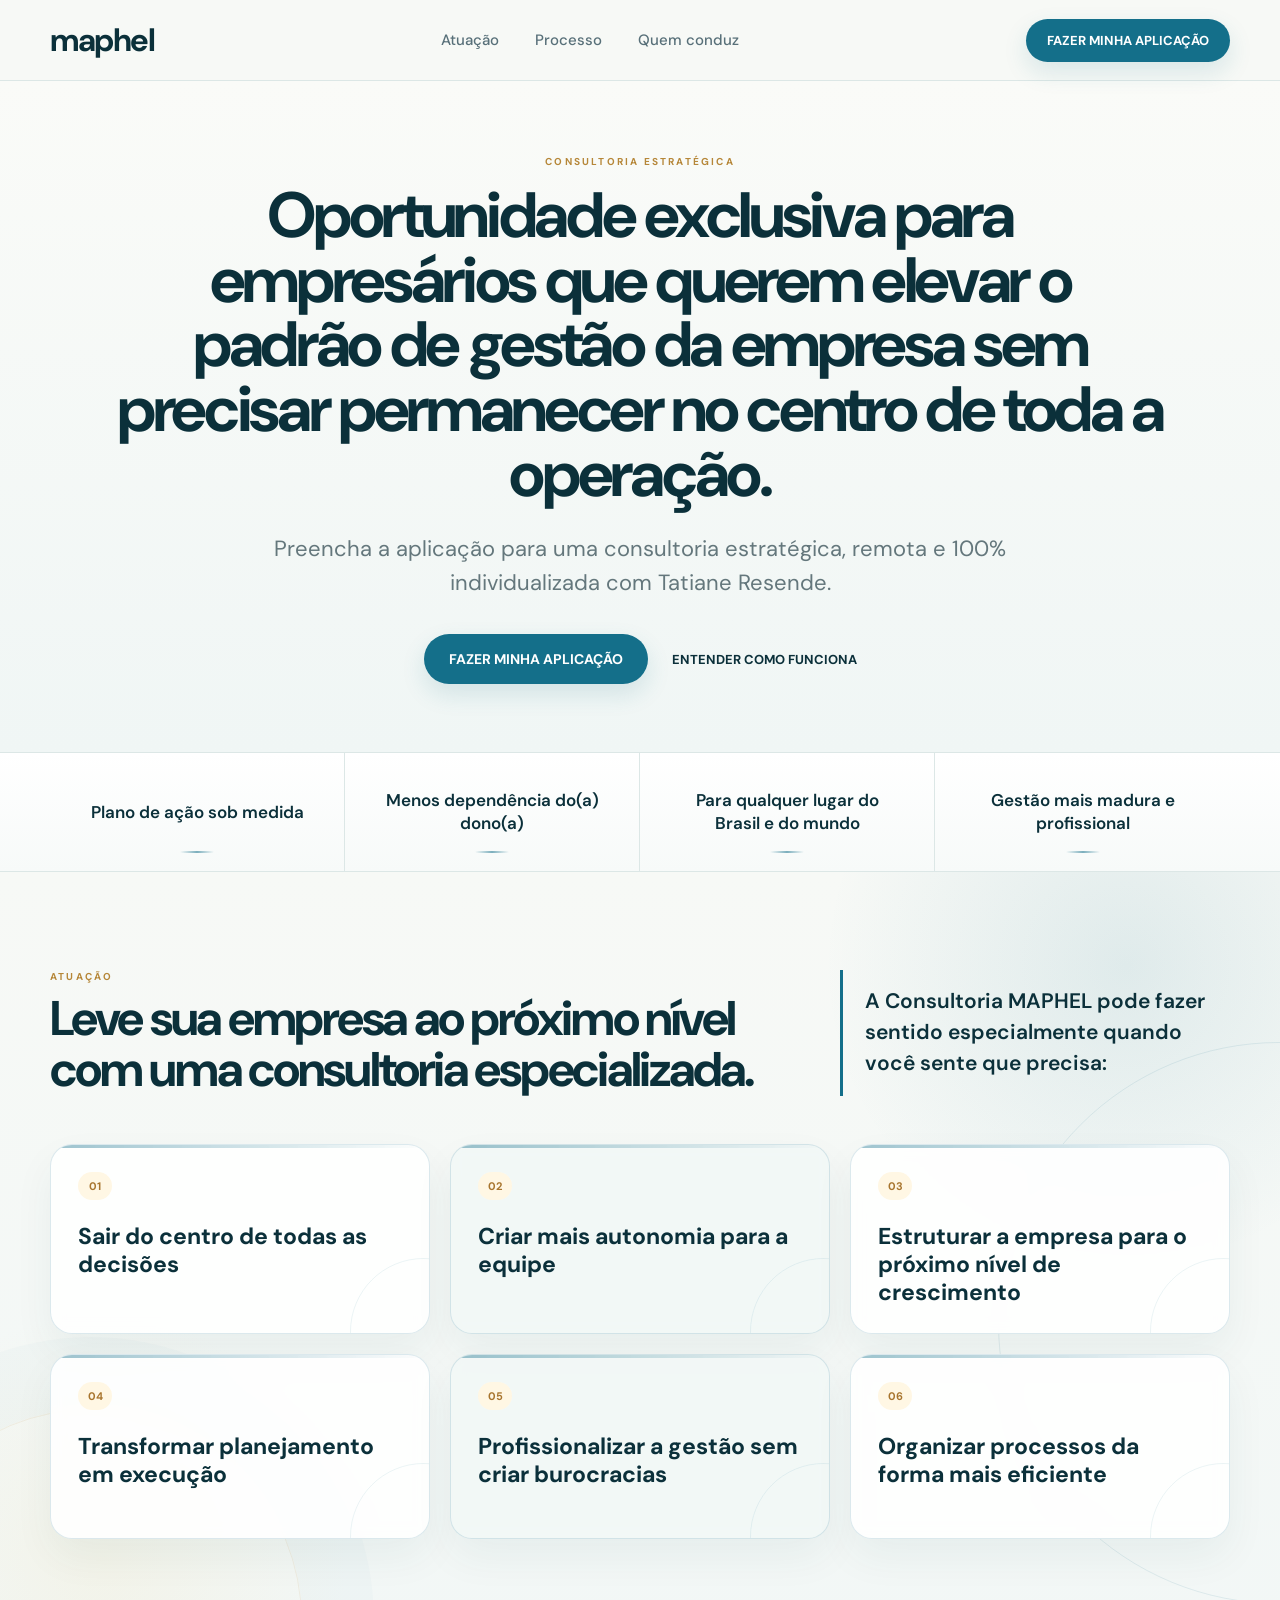
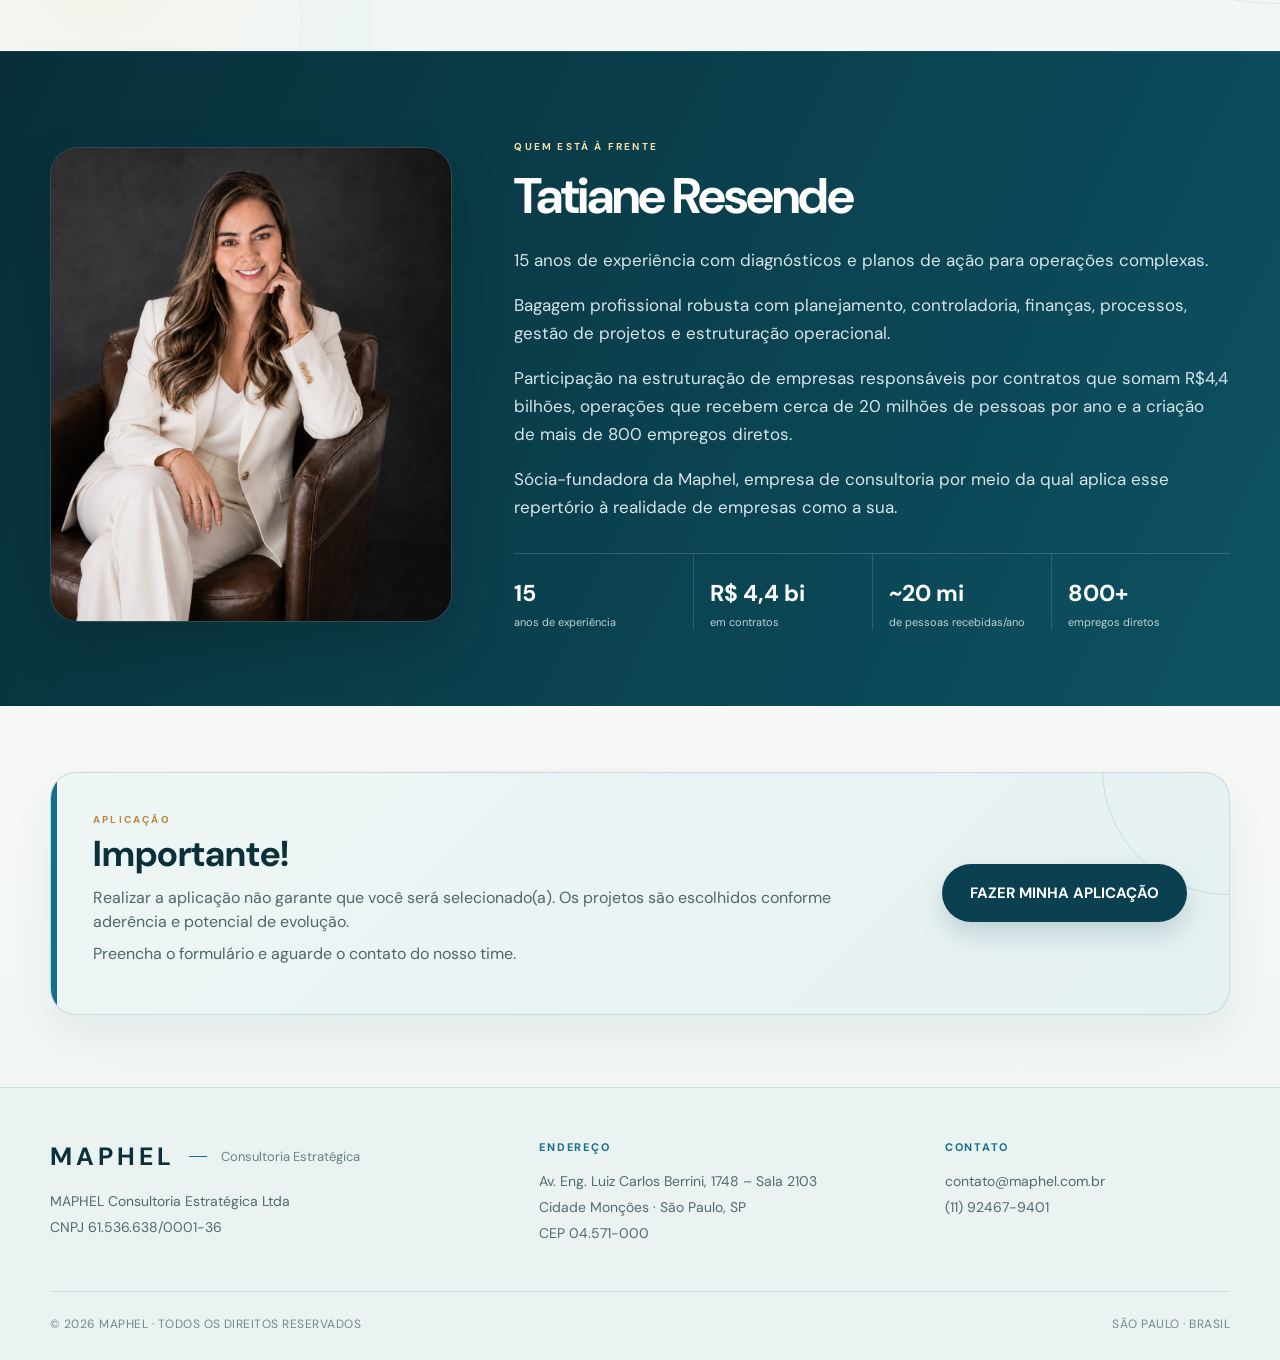
==== commit 6cc6a0a6: "Atualiza telefone de contato no rodapé da MAPHEL" ====
--- a/index.html
+++ b/index.html
@@ -340,6 +340,23 @@
   .footer-bottom{flex-direction:column}
 }
 </style>
+<!-- Meta Pixel Code -->
+<script>
+!function(f,b,e,v,n,t,s)
+{if(f.fbq)return;n=f.fbq=function(){n.callMethod?
+n.callMethod.apply(n,arguments):n.queue.push(arguments)};
+if(!f._fbq)f._fbq=n;n.push=n;n.loaded=!0;n.version='2.0';
+n.queue=[];t=b.createElement(e);t.async=!0;
+t.src=v;s=b.getElementsByTagName(e)[0];
+s.parentNode.insertBefore(t,s)}(window, document,'script',
+'https://connect.facebook.net/en_US/fbevents.js');
+fbq('init', '934694599048373');
+fbq('track', 'PageView');
+</script>
+<noscript><img height="1" width="1" style="display:none"
+src="https://www.facebook.com/tr?id=934694599048373&ev=PageView&noscript=1"
+/></noscript>
+<!-- End Meta Pixel Code -->
 </head>
 <body>
 <header class="top">
@@ -449,7 +466,7 @@
       <div>
         <h4>Contato</h4>
         <p>contato@maphel.com.br</p>
-        <p>(11) 2110–5943</p>
+        <p>(11) 92467-9401</p>
       </div>
     </div>
     <div class="footer-bottom">
@@ -458,5 +475,6 @@
     </div>
   </div>
 </footer>
+<script src="/utm-tracking.js" defer></script>
 </body>
 </html>
